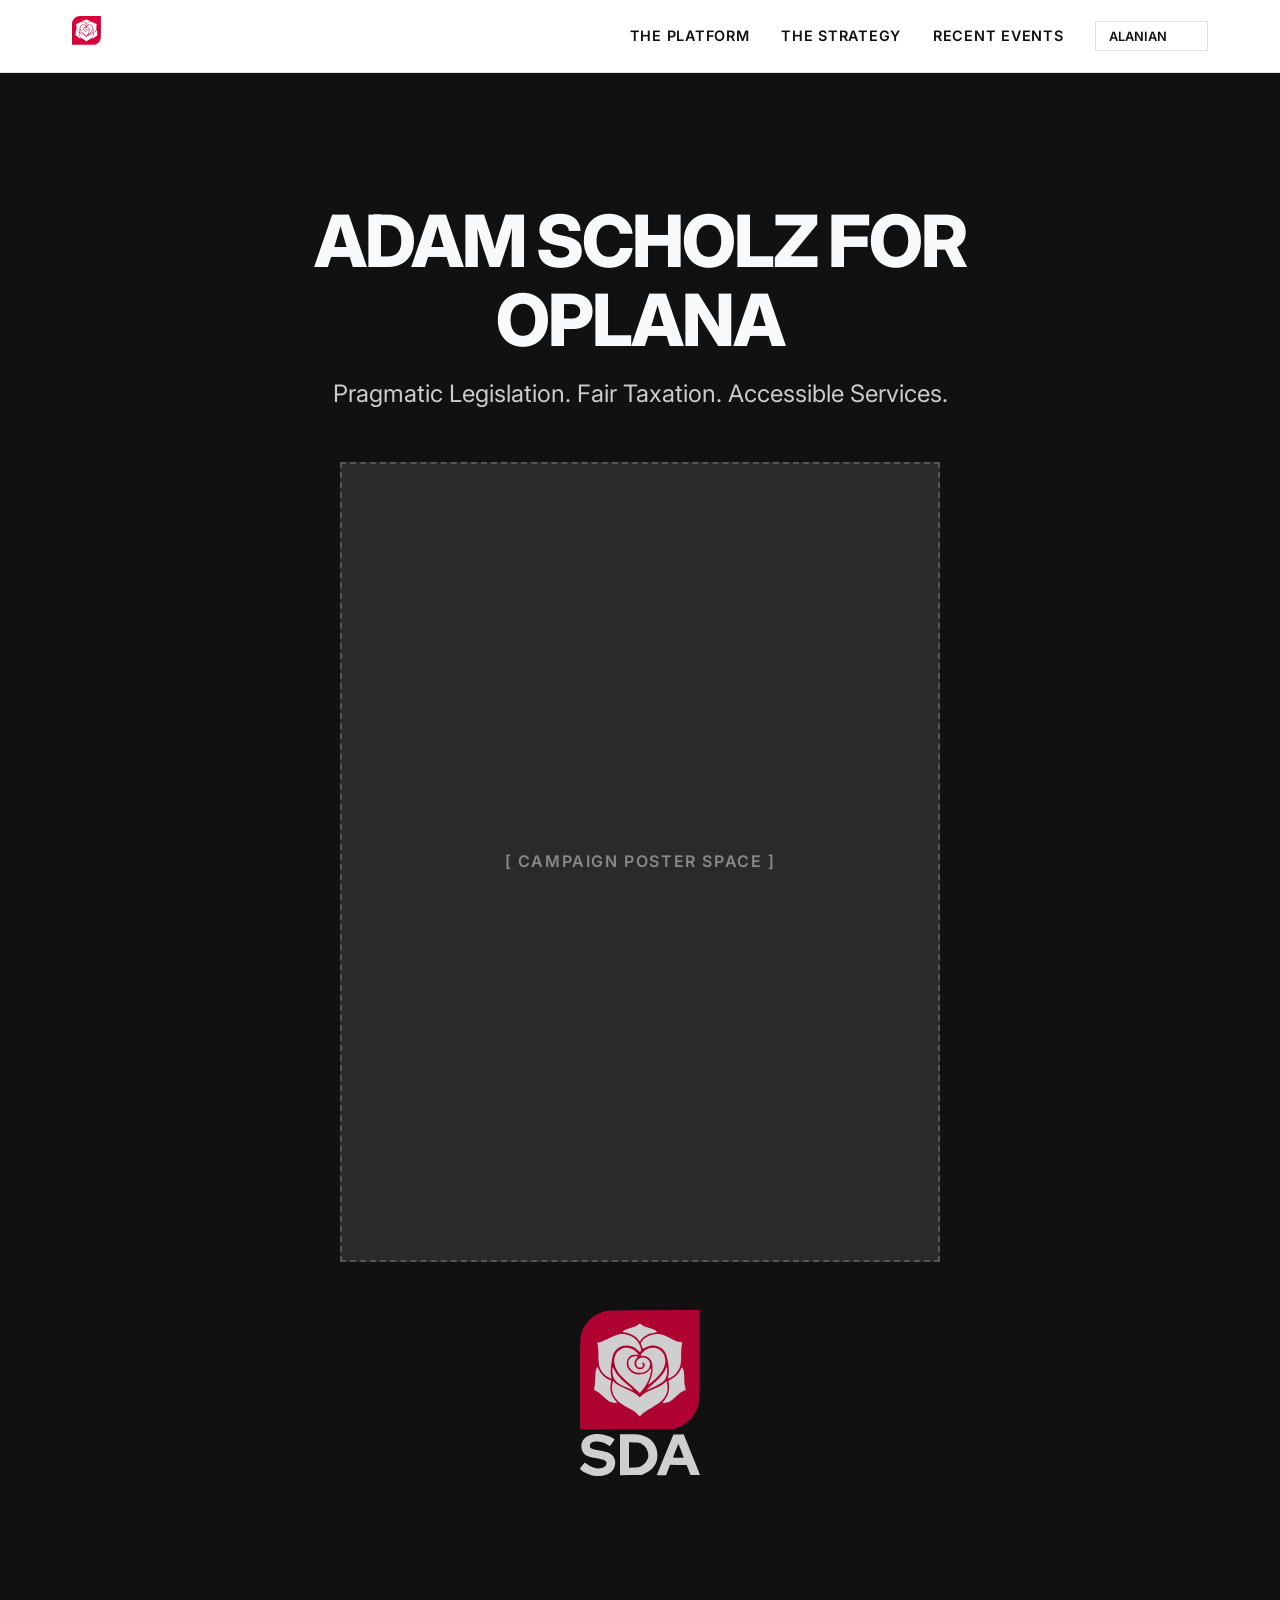
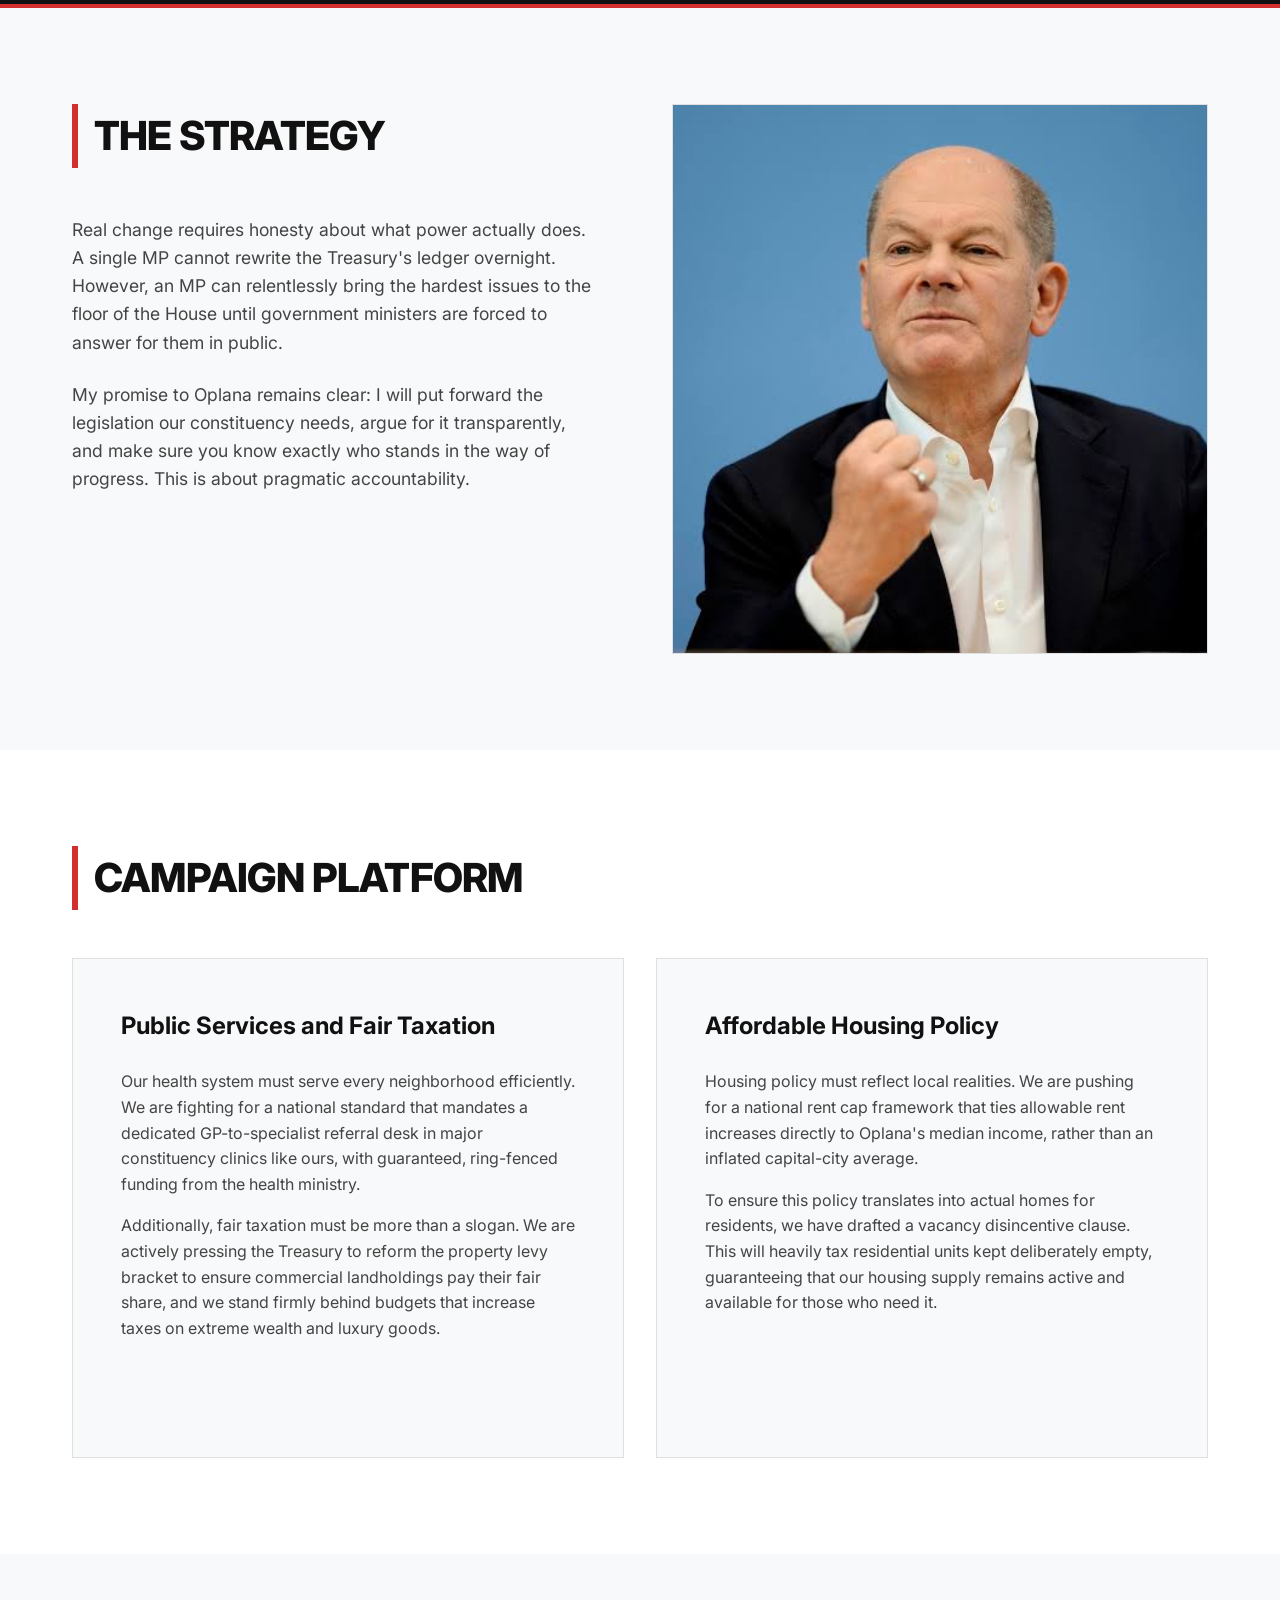
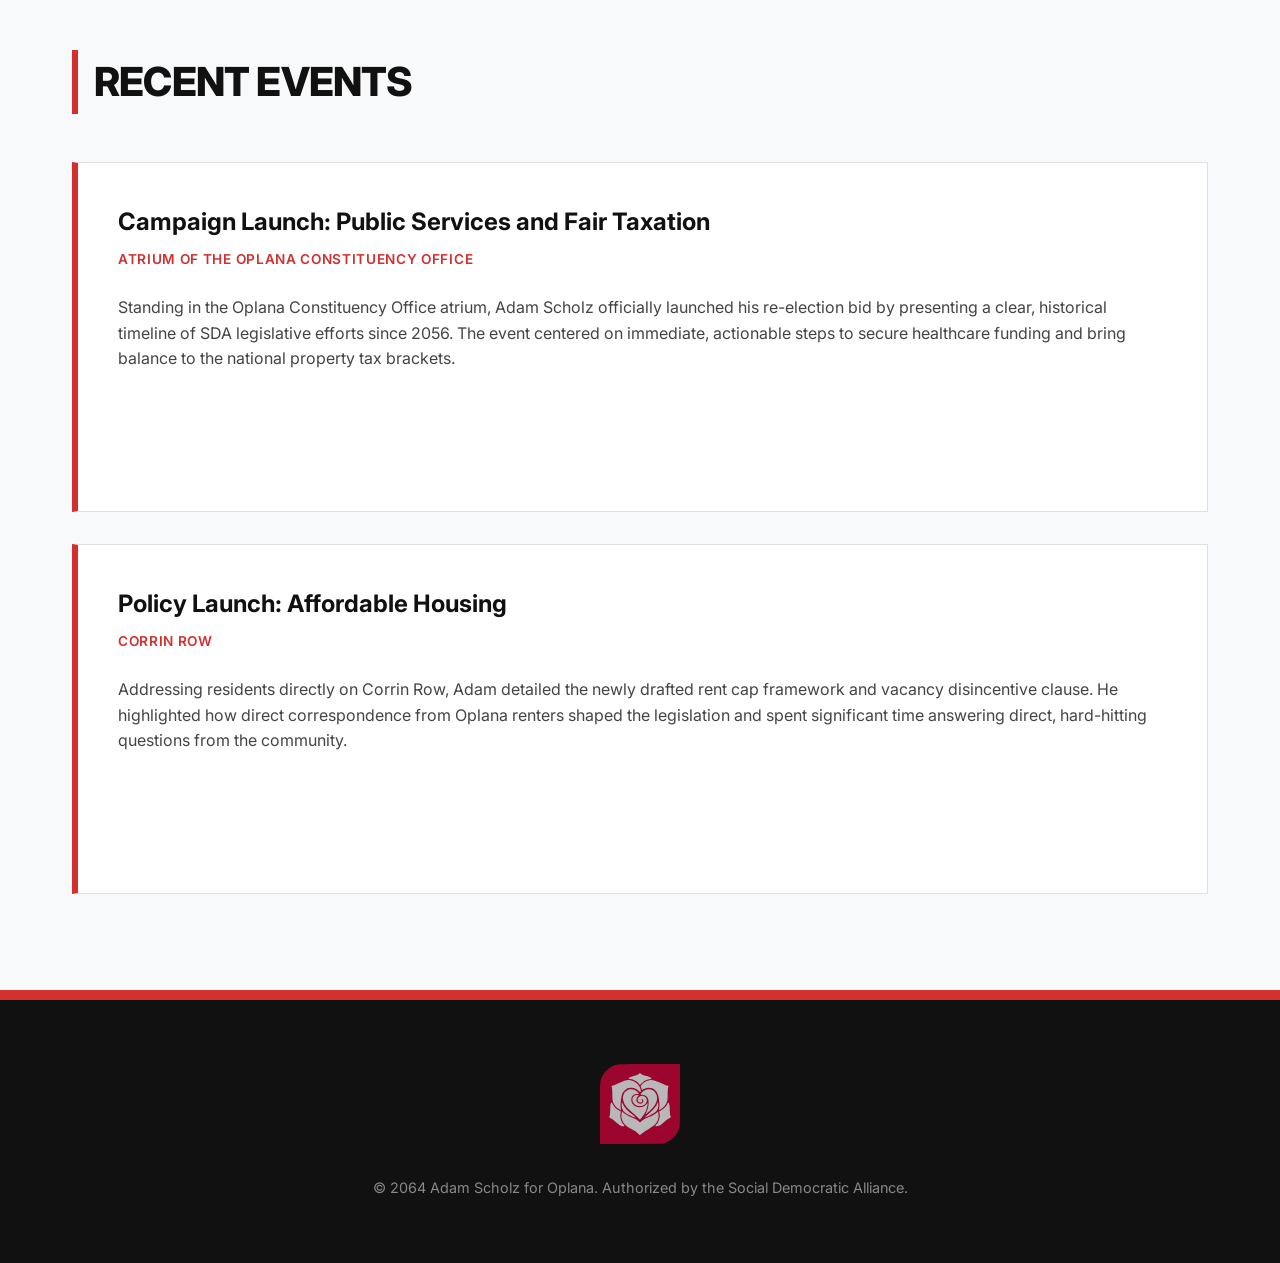
==== index.html @ 55516ccb "Initial commit" ====
<!DOCTYPE html>
<html lang="en">
<head>
    <meta charset="UTF-8">
    <meta name="viewport" content="width=device-width, initial-scale=1.0">
    <title>Adam Scholz for Oplana | Social Democratic Alliance</title>
    <meta name="description" content="Campaign website for Adam Scholz, Social Democratic Alliance candidate for the 2064 Constituency election in Oplana.">
    <link rel="preconnect" href="https://fonts.googleapis.com">
    <link rel="preconnect" href="https://fonts.gstatic.com" crossorigin>
    <link href="https://fonts.googleapis.com/css2?family=Inter:wght@400;600;700;800&display=swap" rel="stylesheet">
    <link rel="stylesheet" href="styles.css">
</head>
<body>
    <nav class="navbar">
        <div class="nav-content">
            <img src="assets/SDAlogo.svg" alt="SDA Logo" class="nav-logo">
            <ul class="nav-links">
                <li><a href="#platform">The Platform</a></li>
                <li><a href="#strategy">The Strategy</a></li>
                <li><a href="#events">Recent Events</a></li>
                <li>
                    <select class="lang-select" aria-label="Select Language">
                        <option value="alanian">Alanian</option>
                        <option value="alcamerian">Alcamerian</option>
                        <option value="gallic">Gallic</option>
                    </select>
                </li>
            </ul>
        </div>
    </nav>

    <header class="hero section-animate">
        <div class="hero-content">
            <h1 class="hero-title">Adam Scholz for Oplana</h1>
            <p class="hero-subtitle">Pragmatic Legislation. Fair Taxation. Accessible Services.</p>
            <div class="poster-placeholder" aria-label="Campaign Poster Placeholder">
                <span>[ Campaign Poster Space ]</span>
            </div>
            <img src="assets/SDAlogo.svg" alt="Social Democratic Alliance Logo" class="hero-sda-logo">
        </div>
    </header>

    <main>
        <section id="strategy" class="strategy section-animate">
            <div class="section-container">
                <div class="strategy-text">
                    <h2>The Strategy</h2>
                    <p>
                        Real change requires honesty about what power actually does. A single MP cannot rewrite the Treasury's ledger overnight. However, an MP can relentlessly bring the hardest issues to the floor of the House until government ministers are forced to answer for them in public.
                    </p>
                    <p>
                        My promise to Oplana remains clear: I will put forward the legislation our constituency needs, argue for it transparently, and make sure you know exactly who stands in the way of progress. This is about pragmatic accountability.
                    </p>
                </div>
                <img src="assets/scholz.jpeg" alt="Adam Scholz at Press Conference" class="strategy-image">
            </div>
        </section>

        <section id="platform" class="platform section-animate">
            <div class="section-container">
                <h2>Campaign Platform</h2>
                
                <div class="platform-grid">
                    <article class="platform-card">
                        <h3>Public Services and Fair Taxation</h3>
                        <p>
                            Our health system must serve every neighborhood efficiently. We are fighting for a national standard that mandates a dedicated GP-to-specialist referral desk in major constituency clinics like ours, with guaranteed, ring-fenced funding from the health ministry.
                        </p>
                        <p>
                            Additionally, fair taxation must be more than a slogan. We are actively pressing the Treasury to reform the property levy bracket to ensure commercial landholdings pay their fair share, and we stand firmly behind budgets that increase taxes on extreme wealth and luxury goods.
                        </p>
                    </article>

                    <article class="platform-card">
                        <h3>Affordable Housing Policy</h3>
                        <p>
                            Housing policy must reflect local realities. We are pushing for a national rent cap framework that ties allowable rent increases directly to Oplana's median income, rather than an inflated capital-city average.
                        </p>
                        <p>
                            To ensure this policy translates into actual homes for residents, we have drafted a vacancy disincentive clause. This will heavily tax residential units kept deliberately empty, guaranteeing that our housing supply remains active and available for those who need it.
                        </p>
                    </article>
                </div>
            </div>
        </section>

        <section id="events" class="events section-animate">
            <div class="section-container">
                <h2>Recent Events</h2>
                <div class="events-list">
                    <a href="event-public-services.html" class="event-item">
                        <h3>Campaign Launch: Public Services and Fair Taxation</h3>
                        <p class="event-location">Atrium of the Oplana Constituency Office</p>
                        <p>Standing in the Oplana Constituency Office atrium, Adam Scholz officially launched his re-election bid by presenting a clear, historical timeline of SDA legislative efforts since 2056. The event centered on immediate, actionable steps to secure healthcare funding and bring balance to the national property tax brackets.</p>
                    </a>
                    <a href="event-affordable-housing.html" class="event-item">
                        <h3>Policy Launch: Affordable Housing</h3>
                        <p class="event-location">Corrin Row</p>
                        <p>Addressing residents directly on Corrin Row, Adam detailed the newly drafted rent cap framework and vacancy disincentive clause. He highlighted how direct correspondence from Oplana renters shaped the legislation and spent significant time answering direct, hard-hitting questions from the community.</p>
                    </a>
                </div>
            </div>
        </section>
    </main>

    <footer class="footer">
        <div class="footer-content">
            <img src="assets/SDAsmall.svg" alt="SDA Small Logo" class="footer-logo">
            <p>&copy; 2064 Adam Scholz for Oplana. Authorized by the Social Democratic Alliance.</p>
        </div>
    </footer>

    <script src="script.js"></script>
</body>
</html>
---- styles.css ----
:root {
    --primary-color: #D32F2F; /* Rose Red */
    --bg-color: #F8F9FA;
    --text-color: #111111;
    --text-light: #444444;
    --border-color: #E0E0E0;
    --font-family: 'Inter', sans-serif;
}

* {
    margin: 0;
    padding: 0;
    box-sizing: border-box;
}

body {
    font-family: var(--font-family);
    background-color: var(--bg-color);
    color: var(--text-color);
    line-height: 1.6;
    -webkit-font-smoothing: antialiased;
}

/* Navigation */
.navbar {
    background-color: #FFFFFF;
    border-bottom: 1px solid var(--border-color);
    position: sticky;
    top: 0;
    z-index: 100;
}

.nav-content {
    max-width: 1200px;
    margin: 0 auto;
    padding: 1rem 2rem;
    display: flex;
    justify-content: space-between;
    align-items: center;
}

.nav-logo {
    height: 40px;
    width: auto;
}

.nav-links {
    list-style: none;
    display: flex;
    gap: 2rem;
    align-items: center;
}

.nav-links a {
    text-decoration: none;
    color: var(--text-color);
    font-weight: 600;
    font-size: 0.9rem;
    text-transform: uppercase;
    letter-spacing: 0.05em;
    transition: color 0.2s ease;
}

.nav-links a:hover {
    color: var(--primary-color);
}

.lang-select {
    appearance: none;
    background-color: transparent;
    border: 1px solid var(--border-color);
    padding: 0.4rem 0.8rem;
    font-family: var(--font-family);
    font-size: 0.8rem;
    font-weight: 600;
    text-transform: uppercase;
    color: var(--text-color);
    cursor: pointer;
    border-radius: 0;
    outline: none;
    transition: border-color 0.2s ease;
}

.lang-select:focus, .lang-select:hover {
    border-color: var(--primary-color);
}

/* Base Layout for Sections */
.section-container {
    max-width: 1200px;
    margin: 0 auto;
    padding: 6rem 2rem;
}

h2 {
    font-size: 2.5rem;
    font-weight: 800;
    margin-bottom: 3rem;
    color: var(--text-color);
    text-transform: uppercase;
    letter-spacing: -0.02em;
    border-left: 6px solid var(--primary-color);
    padding-left: 1rem;
}

/* Hero Section */
.hero {
    background-color: var(--text-color);
    color: var(--bg-color);
    text-align: center;
    padding: 8rem 2rem;
    border-bottom: 4px solid var(--primary-color);
}

.hero-content {
    max-width: 800px;
    margin: 0 auto;
    display: flex;
    flex-direction: column;
    align-items: center;
}

.hero-title {
    font-size: 4.5rem;
    font-weight: 800;
    line-height: 1.1;
    margin-bottom: 1rem;
    letter-spacing: -0.03em;
    text-transform: uppercase;
}

.hero-subtitle {
    font-size: 1.5rem;
    color: #CCCCCC;
    margin-bottom: 3rem;
    font-weight: 400;
}

.poster-placeholder {
    width: 100%;
    max-width: 600px;
    height: 800px;
    background-color: #2A2A2A;
    border: 2px dashed #555555;
    display: flex;
    justify-content: center;
    align-items: center;
    margin-bottom: 3rem;
    color: #888888;
    font-weight: 600;
    text-transform: uppercase;
    letter-spacing: 0.1em;
}

.hero-sda-logo {
    width: 120px;
    opacity: 0.8;
}

/* Strategy Section */
.strategy .section-container {
    display: grid;
    grid-template-columns: 1fr 1fr;
    gap: 4rem;
    align-items: start;
}

.strategy-text {
    height: 550px;
    padding-right: 1rem;
}

.strategy-text p {
    font-size: 1.1rem;
    color: var(--text-light);
    margin-bottom: 1.5rem;
}

.strategy-image {
    width: 100%;
    height: 550px;
    object-fit: cover;
    border: 1px solid var(--border-color);
}

/* Platform Section */
.platform {
    background-color: #FFFFFF;
}

.platform-grid {
    display: grid;
    grid-template-columns: repeat(auto-fit, minmax(350px, 1fr));
    gap: 2rem;
    grid-auto-rows: 500px; /* Lock height and accommodate longer languages */
}

.platform-card {
    border: 1px solid var(--border-color);
    padding: 3rem;
    background-color: var(--bg-color);
    /* Sharp corners */
    border-radius: 0;
    transition: transform 0.2s ease, box-shadow 0.2s ease;
    height: 100%;
}

.platform-card:hover {
    transform: translateY(-5px);
    box-shadow: 0 10px 30px rgba(0,0,0,0.05);
    border-color: var(--primary-color);
}

.platform-card h3 {
    font-size: 1.5rem;
    font-weight: 700;
    margin-bottom: 1.5rem;
    color: var(--text-color);
}

.platform-card p {
    color: var(--text-light);
    margin-bottom: 1rem;
}

/* Events Section */
.events-list {
    display: flex;
    flex-direction: column;
    gap: 2rem;
}

.event-item {
    display: block;
    text-decoration: none;
    color: inherit;
    background-color: #FFFFFF;
    border: 1px solid var(--border-color);
    padding: 2.5rem;
    border-left: 6px solid var(--primary-color);
    transition: transform 0.2s ease, box-shadow 0.2s ease, border-left-width 0.2s ease;
    cursor: pointer;
    height: 350px; /* Lock height to fit all languages */
}

.event-item:hover {
    transform: translateX(5px);
    box-shadow: 0 5px 15px rgba(0,0,0,0.05);
    border-left-width: 10px;
}

.event-item h3 {
    font-size: 1.5rem;
    font-weight: 700;
    margin-bottom: 0.5rem;
}

.event-location {
    font-weight: 600;
    color: var(--primary-color);
    text-transform: uppercase;
    font-size: 0.85rem;
    letter-spacing: 0.05em;
    margin-bottom: 1.5rem;
}

.event-item p:last-child {
    color: var(--text-light);
}

/* Footer */
.footer {
    background-color: var(--text-color);
    color: #FFFFFF;
    padding: 4rem 2rem;
    text-align: center;
    border-top: 10px solid var(--primary-color);
}

.footer-logo {
    width: 80px;
    margin-bottom: 1.5rem;
    opacity: 0.7;
}

.footer p {
    color: #888888;
    font-size: 0.9rem;
}

/* Animations */
.section-animate {
    opacity: 0;
    transform: translateY(20px);
    transition: opacity 0.8s ease-out, transform 0.8s ease-out;
}

.section-animate.visible {
    opacity: 1;
    transform: translateY(0);
}

/* Responsive */
@media (max-width: 768px) {
    .strategy .section-container {
        grid-template-columns: 1fr;
    }
    
    .hero-title {
        font-size: 3rem;
    }
    
    h2 {
        font-size: 2rem;
    }
    
    .nav-links {
        display: none; /* Simplification for minimalist desktop-first setup */
    }
}
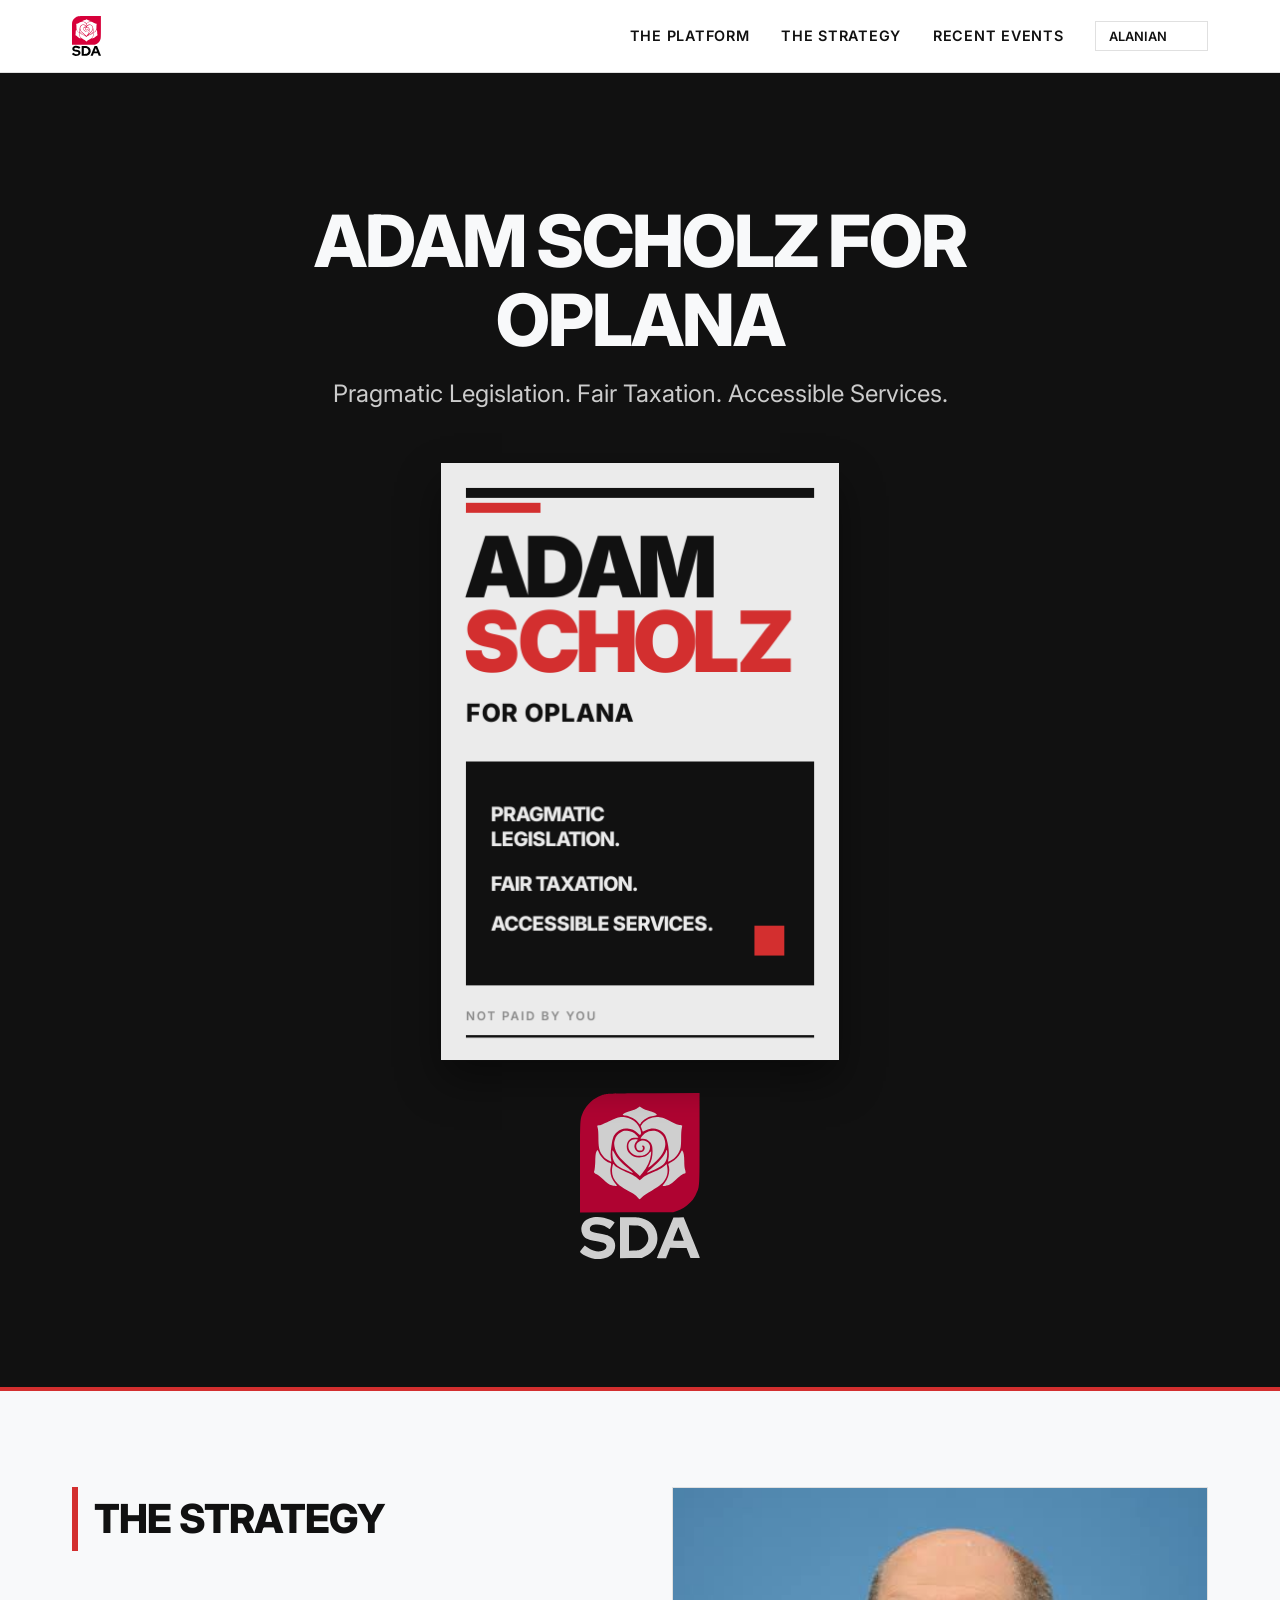
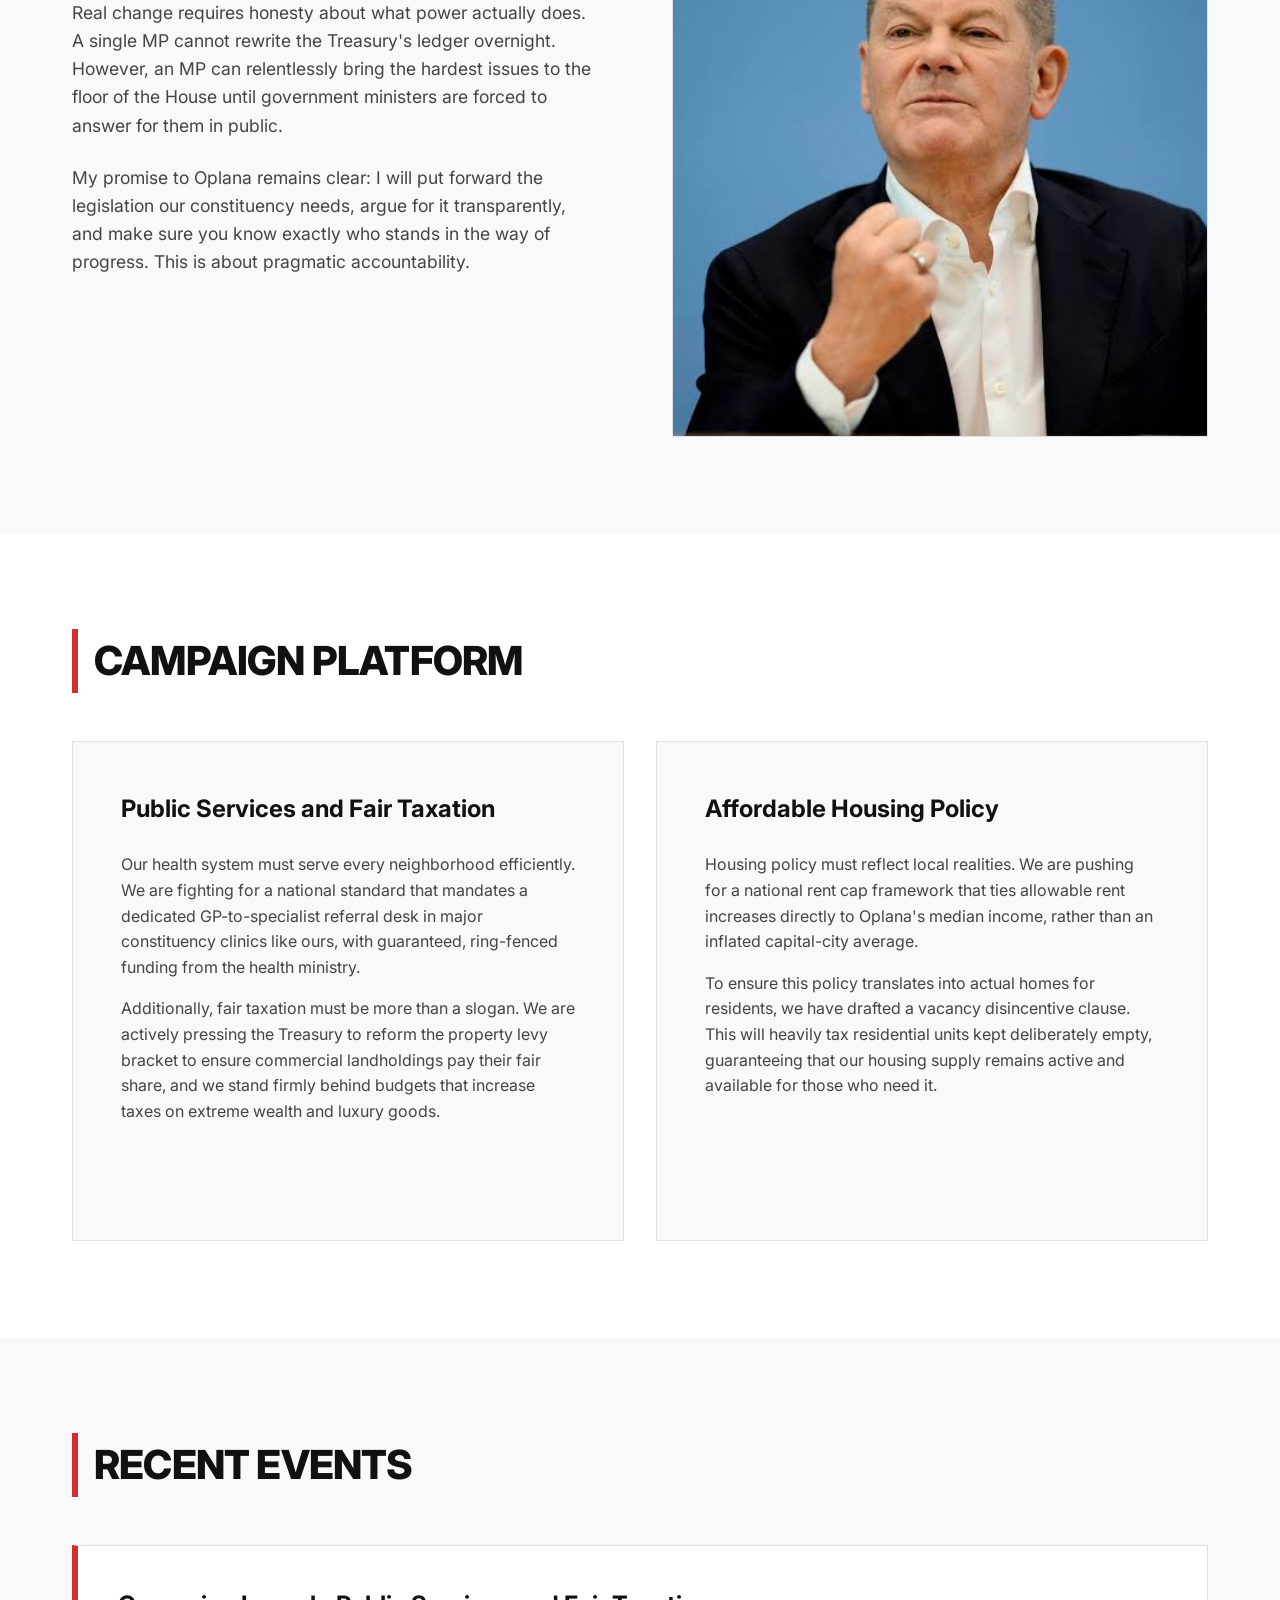
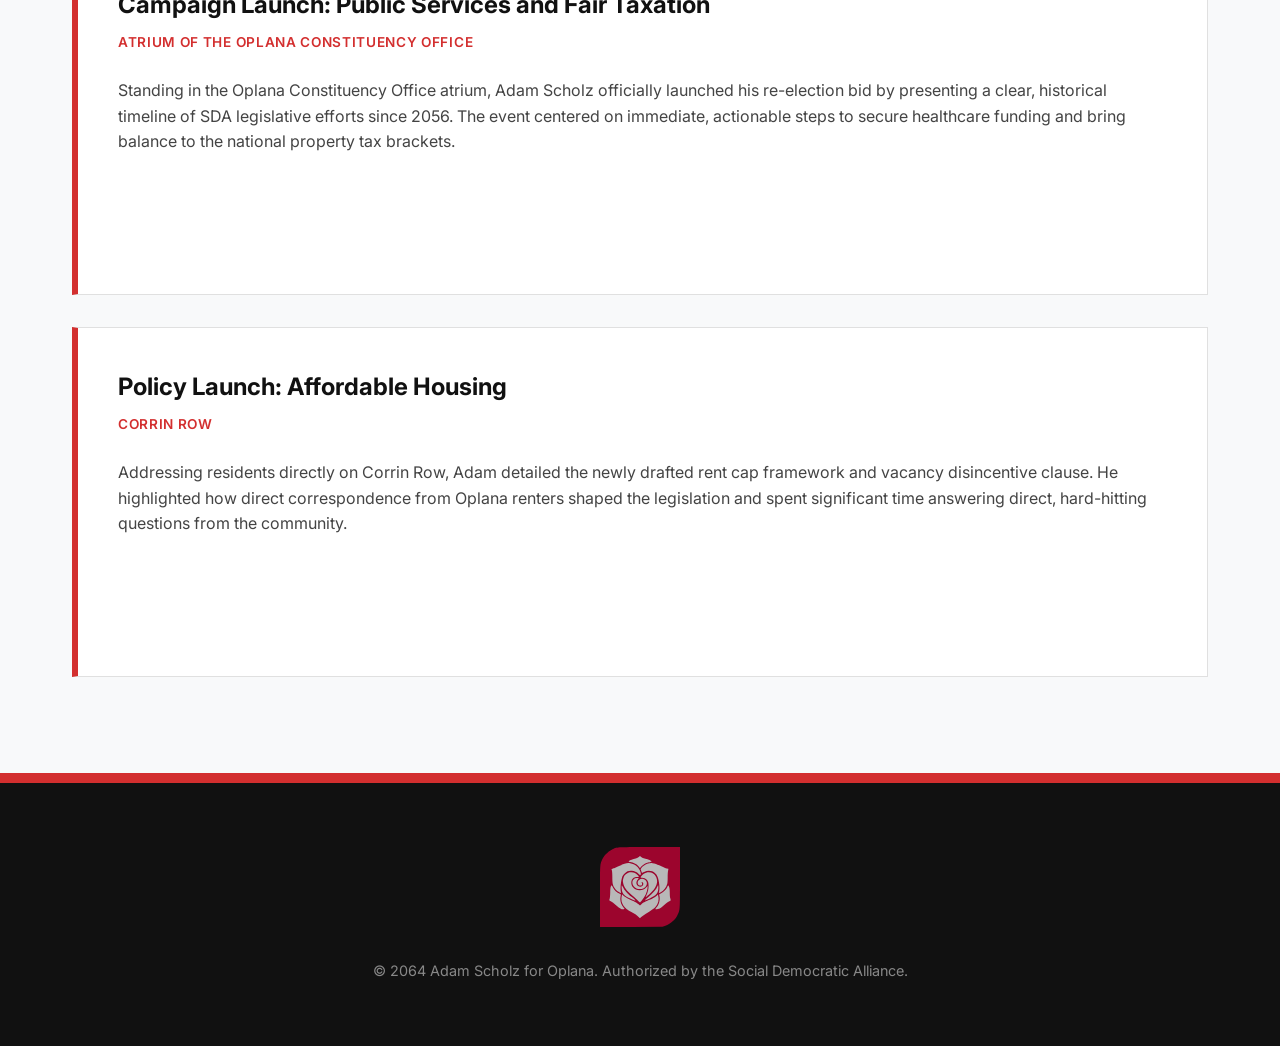
==== commit 08309e8d: "ooughhh" ====
--- a/index.html
+++ b/index.html
@@ -33,10 +33,8 @@
         <div class="hero-content">
             <h1 class="hero-title">Adam Scholz for Oplana</h1>
             <p class="hero-subtitle">Pragmatic Legislation. Fair Taxation. Accessible Services.</p>
-            <div class="poster-placeholder" aria-label="Campaign Poster Placeholder">
-                <span>[ Campaign Poster Space ]</span>
-            </div>
-            <img src="assets/SDAlogo.svg" alt="Social Democratic Alliance Logo" class="hero-sda-logo">
+            <img src="assets/poster.png" alt="Adam Scholz Campaign Poster" class="hero-poster">
+            <img src="assets/SDAlogo-white.svg" alt="Social Democratic Alliance Logo" class="hero-sda-logo">
         </div>
     </header>
 
--- a/styles.css
+++ b/styles.css
@@ -136,20 +136,16 @@
     font-weight: 400;
 }
 
-.poster-placeholder {
+.hero-poster {
     width: 100%;
-    max-width: 600px;
-    height: 800px;
-    background-color: #2A2A2A;
-    border: 2px dashed #555555;
-    display: flex;
-    justify-content: center;
-    align-items: center;
-    margin-bottom: 3rem;
-    color: #888888;
-    font-weight: 600;
-    text-transform: uppercase;
-    letter-spacing: 0.1em;
+    max-width: 400px;
+    height: auto;
+    margin: 0 auto 2rem;
+    display: block;
+    box-shadow: 0 20px 40px rgba(0,0,0,0.4);
+    border: 1px solid rgba(0,0,0,0.2);
+    position: relative;
+    z-index: 2;
 }
 
 .hero-sda-logo {
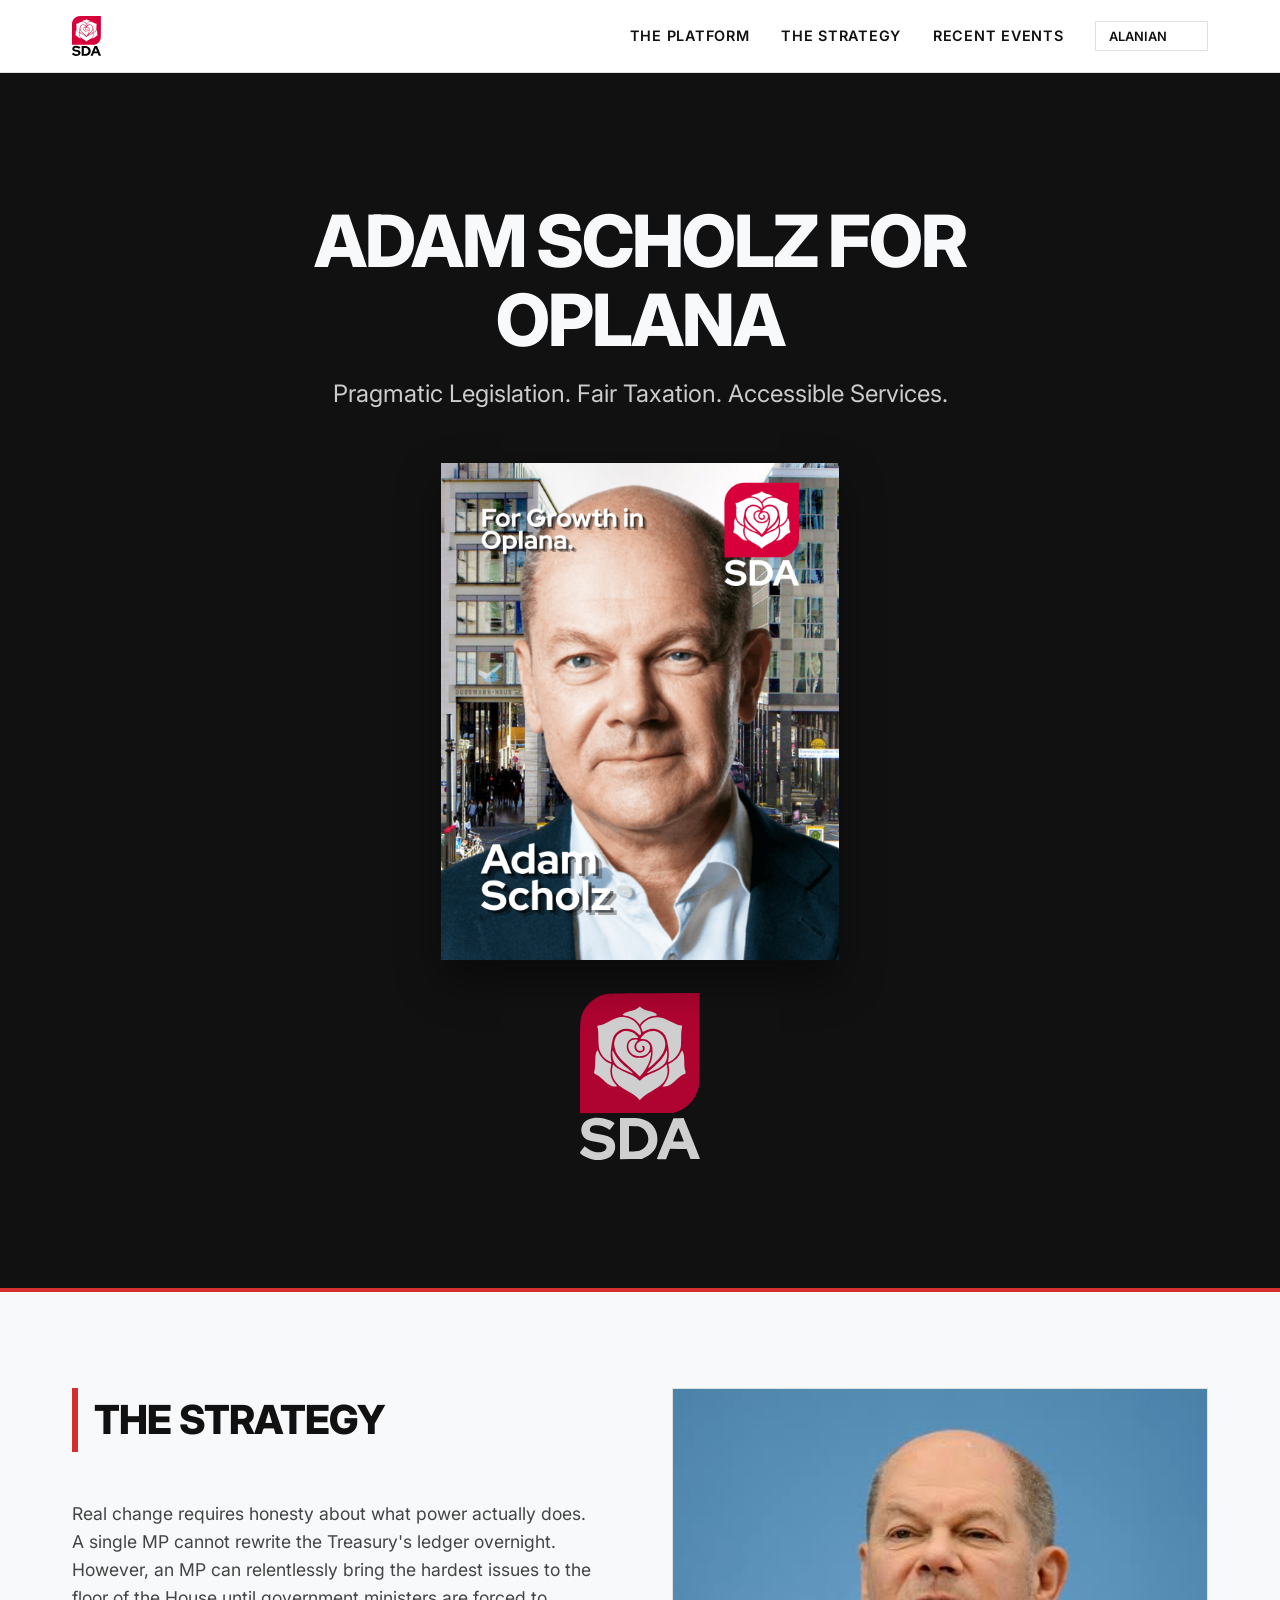
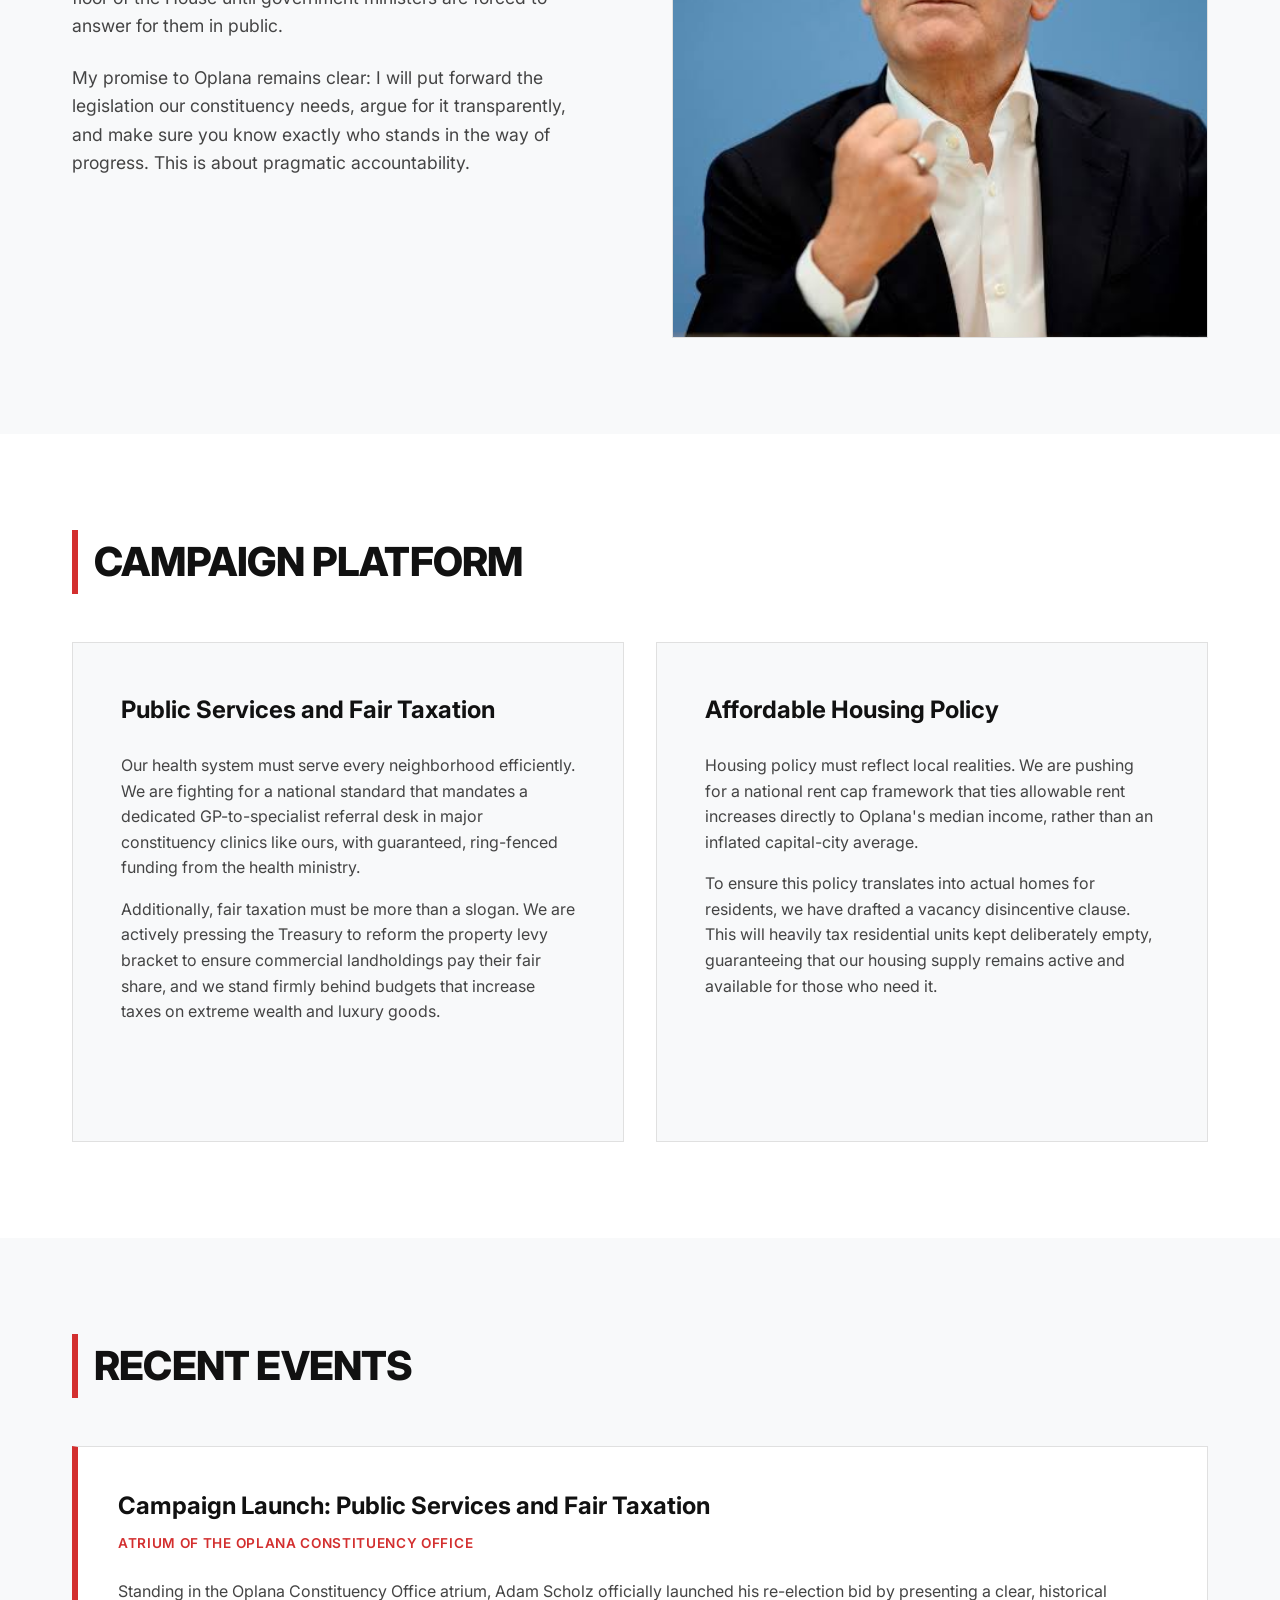
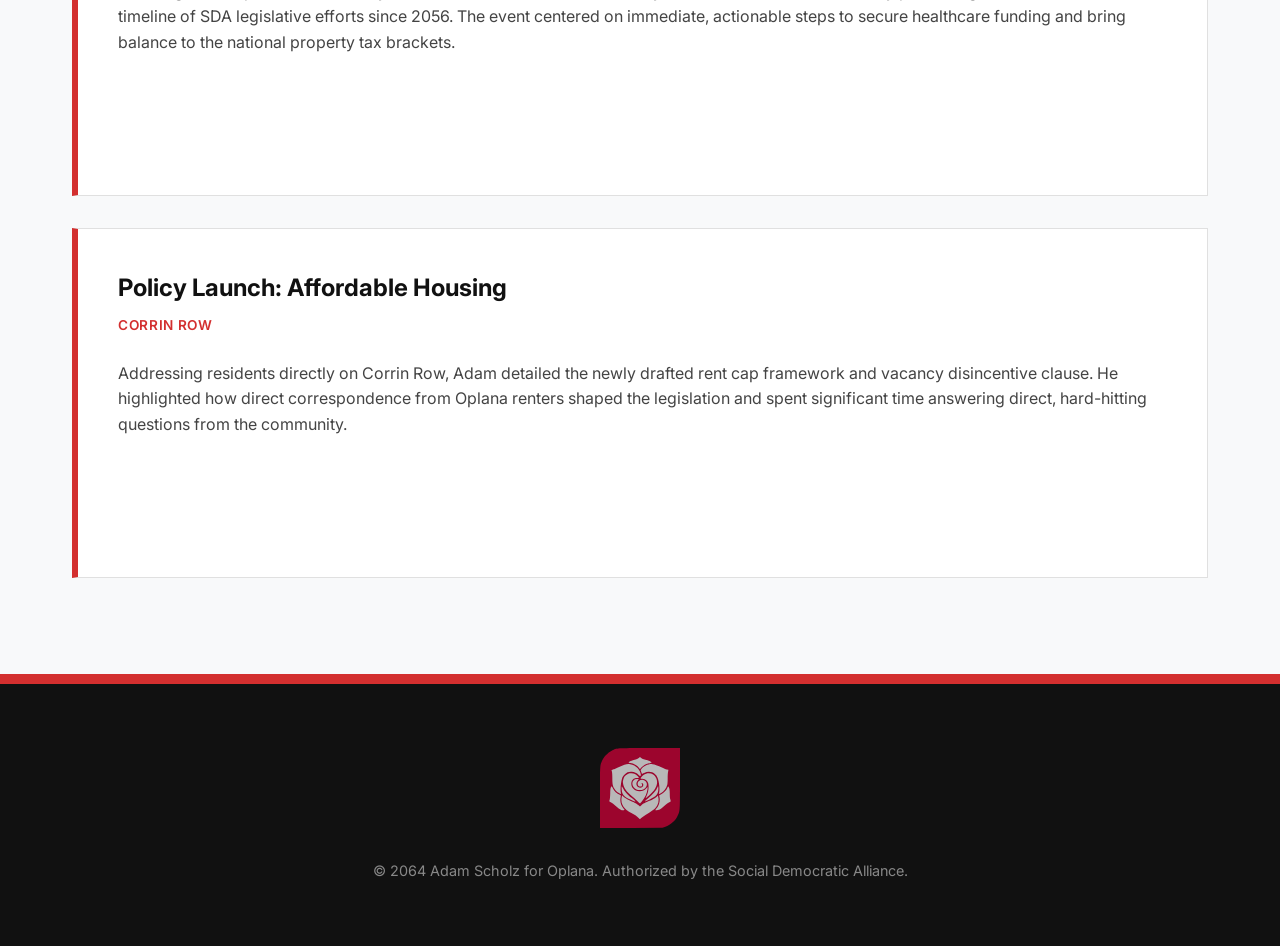
==== commit 8418163c: "ooughhh" ====
--- a/index.html
+++ b/index.html
@@ -33,7 +33,7 @@
         <div class="hero-content">
             <h1 class="hero-title">Adam Scholz for Oplana</h1>
             <p class="hero-subtitle">Pragmatic Legislation. Fair Taxation. Accessible Services.</p>
-            <img src="assets/poster.png" alt="Adam Scholz Campaign Poster" class="hero-poster">
+            <img src="assets/finalposter.png" alt="Adam Scholz Campaign Poster" class="hero-poster">
             <img src="assets/SDAlogo-white.svg" alt="Social Democratic Alliance Logo" class="hero-sda-logo">
         </div>
     </header>
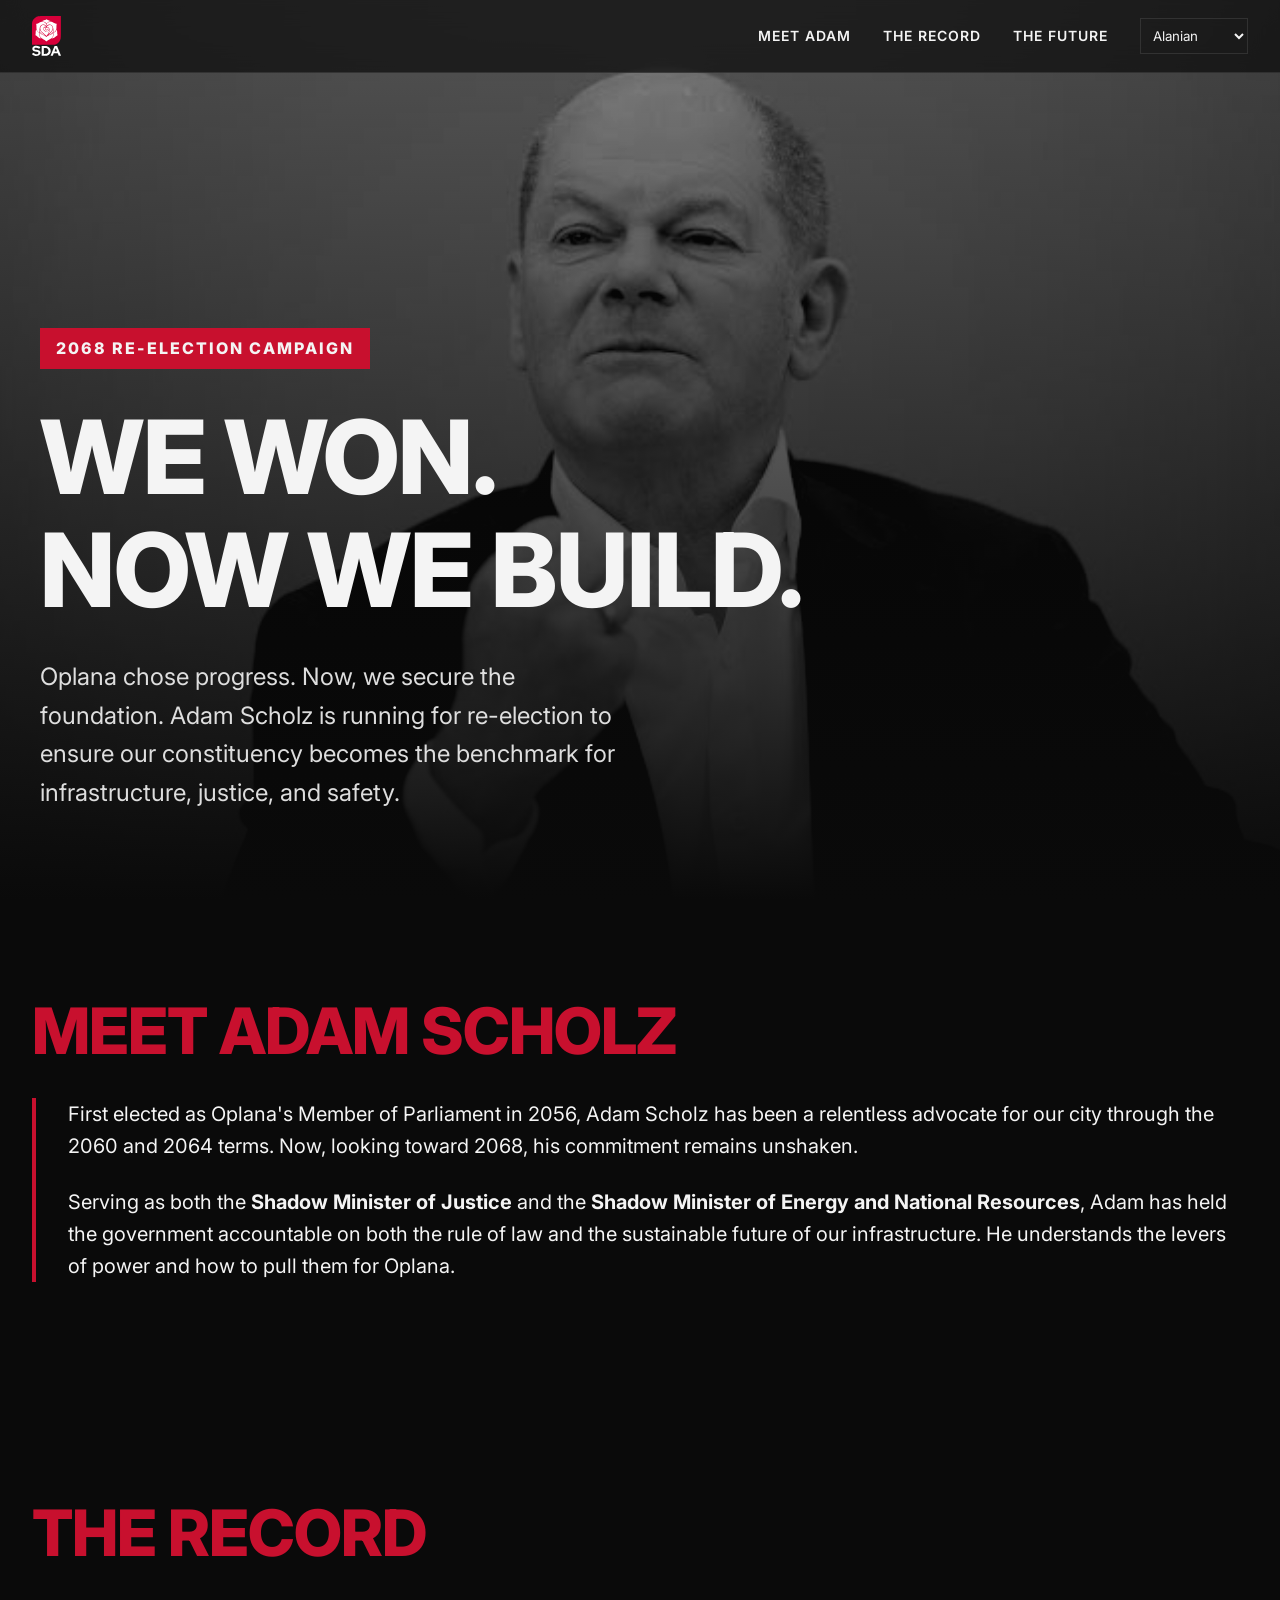
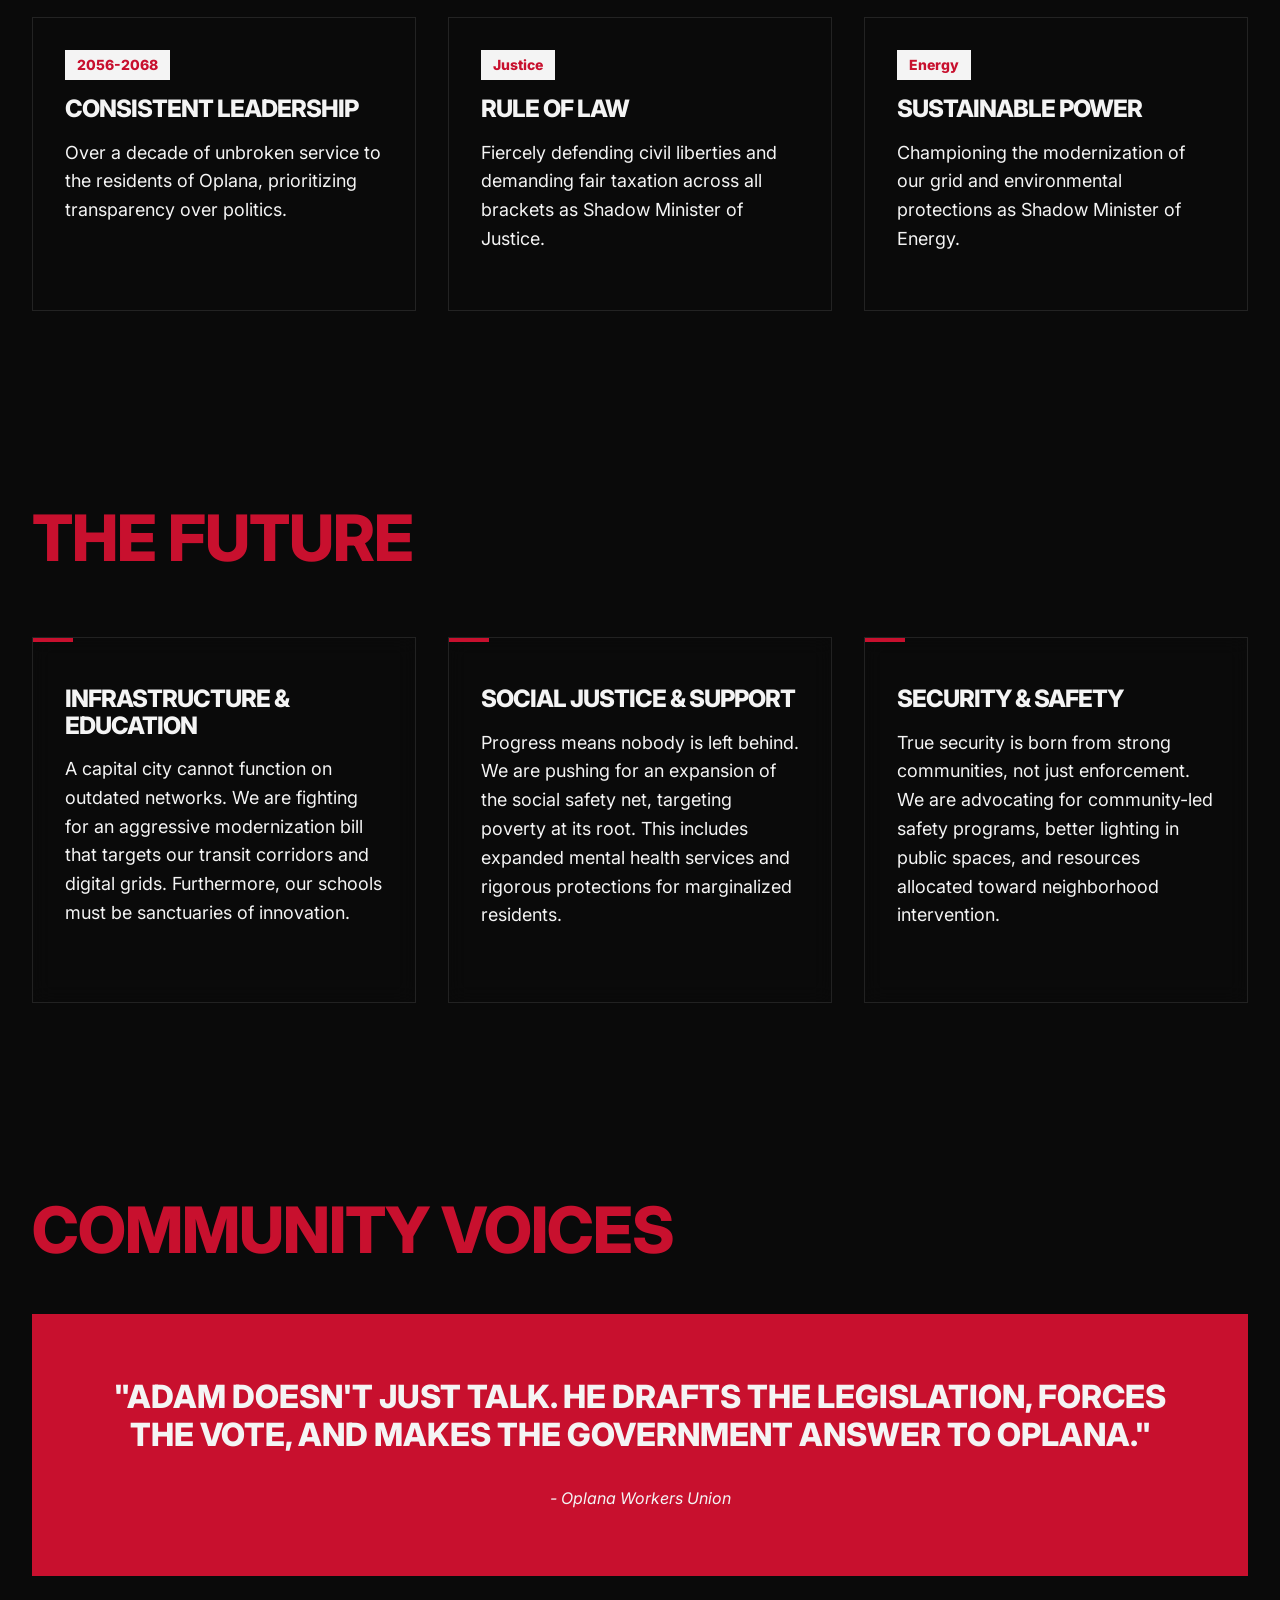
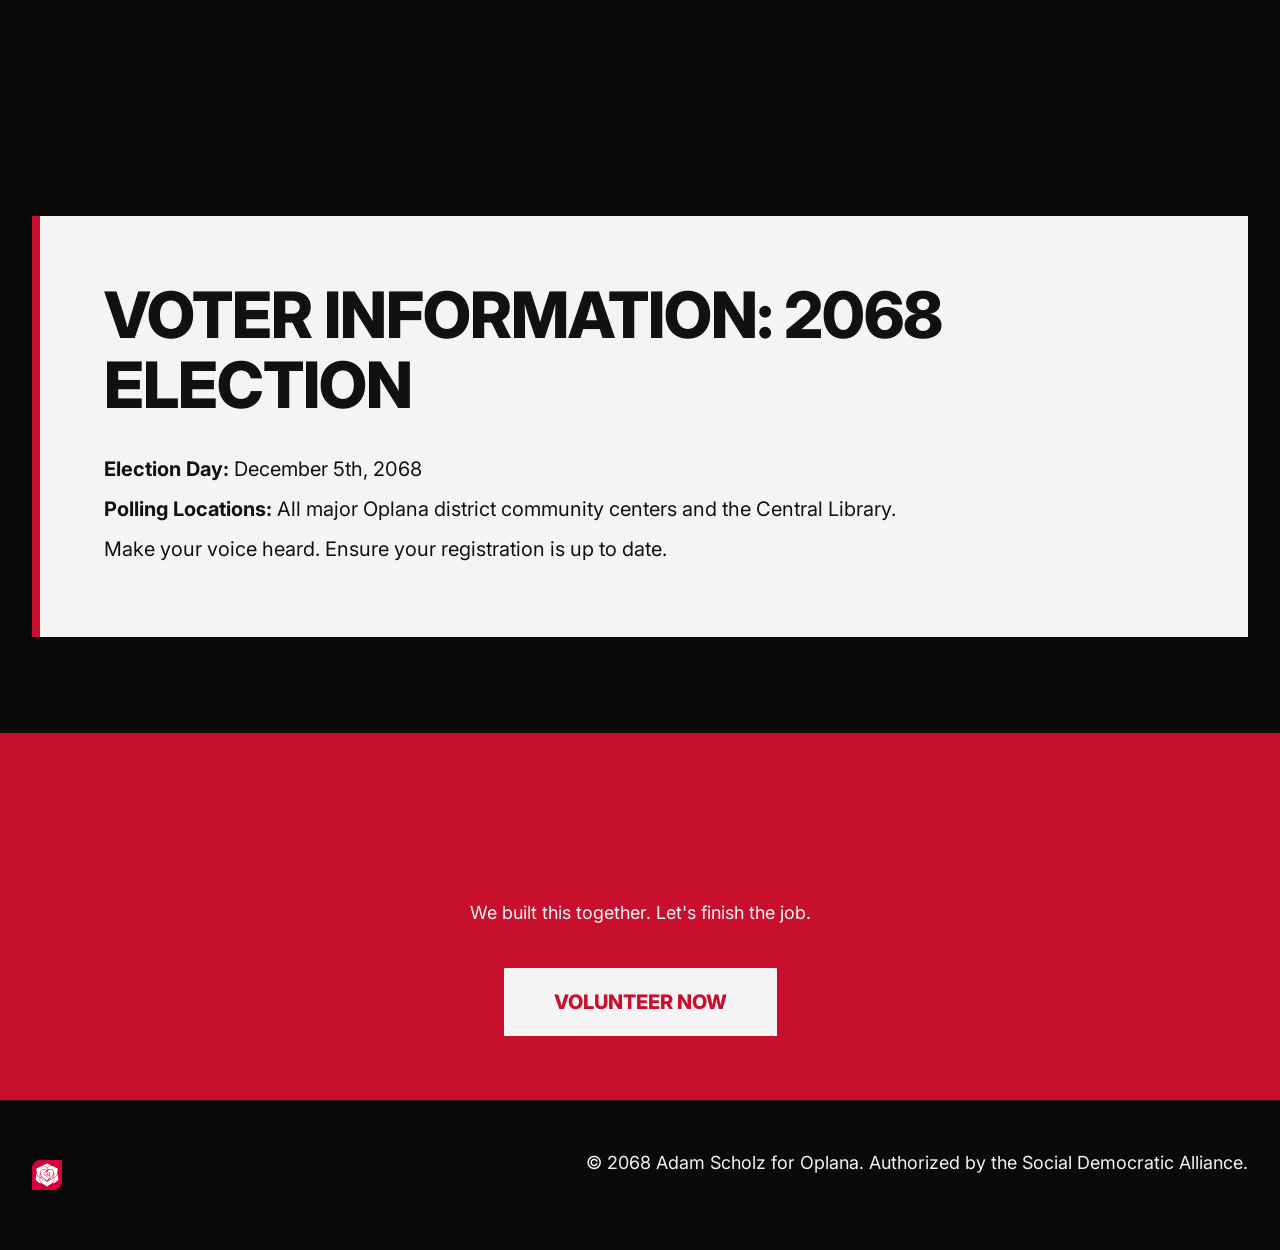
==== commit 41a95a33: "oouhghhh" ====
--- a/index.html
+++ b/index.html
@@ -3,109 +3,142 @@
 <head>
     <meta charset="UTF-8">
     <meta name="viewport" content="width=device-width, initial-scale=1.0">
-    <title>Adam Scholz for Oplana | Social Democratic Alliance</title>
-    <meta name="description" content="Campaign website for Adam Scholz, Social Democratic Alliance candidate for the 2064 Constituency election in Oplana.">
+    <title>Adam Scholz for Oplana | Re-Election</title>
+    <meta name="description" content="Re-election campaign website for Adam Scholz, Social Democratic Alliance candidate for Oplana.">
     <link rel="preconnect" href="https://fonts.googleapis.com">
     <link rel="preconnect" href="https://fonts.gstatic.com" crossorigin>
-    <link href="https://fonts.googleapis.com/css2?family=Inter:wght@400;600;700;800&display=swap" rel="stylesheet">
+    <link href="https://fonts.googleapis.com/css2?family=Inter:wght@400;600;800&display=swap" rel="stylesheet">
     <link rel="stylesheet" href="styles.css">
 </head>
 <body>
     <nav class="navbar">
-        <div class="nav-content">
-            <img src="assets/SDAlogo.svg" alt="SDA Logo" class="nav-logo">
-            <ul class="nav-links">
-                <li><a href="#platform">The Platform</a></li>
-                <li><a href="#strategy">The Strategy</a></li>
-                <li><a href="#events">Recent Events</a></li>
-                <li>
-                    <select class="lang-select" aria-label="Select Language">
-                        <option value="alanian">Alanian</option>
-                        <option value="alcamerian">Alcamerian</option>
-                        <option value="gallic">Gallic</option>
-                    </select>
-                </li>
-            </ul>
+        <div class="nav-brand">
+            <img src="assets/SDAlogo-white.svg" alt="SDA Logo" class="nav-logo" onerror="this.src='assets/SDAlogo.svg'">
         </div>
+        <ul class="nav-links">
+            <li><a href="#about">Meet Adam</a></li>
+            <li><a href="#record">The Record</a></li>
+            <li><a href="#platform">The Future</a></li>
+            <li>
+                <select class="lang-select" aria-label="Select Language" onchange="location = this.value;">
+                    <option value="index.html" selected>Alanian</option>
+                    <option value="index-es.html">Alcamerian</option>
+                    <option value="index-fr.html">Gallic</option>
+                </select>
+            </li>
+        </ul>
     </nav>
 
-    <header class="hero section-animate">
-        <div class="hero-content">
-            <h1 class="hero-title">Adam Scholz for Oplana</h1>
-            <p class="hero-subtitle">Pragmatic Legislation. Fair Taxation. Accessible Services.</p>
-            <img src="assets/finalposter.png" alt="Adam Scholz Campaign Poster" class="hero-poster">
-            <img src="assets/SDAlogo-white.svg" alt="Social Democratic Alliance Logo" class="hero-sda-logo">
+    <header class="hero">
+        <img src="assets/scholz.jpeg" alt="Adam Scholz Background" class="hero-bg">
+        <div class="hero-overlay"></div>
+        <div class="hero-content fade-in-up">
+            <div class="hero-badge">2068 Re-Election Campaign</div>
+            <h1 class="hero-title">We Won.<br>Now We Build.</h1>
+            <p style="max-width: 600px; font-size: 1.5rem; opacity: 0.9;">
+                Oplana chose progress. Now, we secure the foundation. Adam Scholz is running for re-election to ensure our constituency becomes the benchmark for infrastructure, justice, and safety.
+            </p>
         </div>
     </header>
 
     <main>
-        <section id="strategy" class="strategy section-animate">
-            <div class="section-container">
-                <div class="strategy-text">
-                    <h2>The Strategy</h2>
-                    <p>
-                        Real change requires honesty about what power actually does. A single MP cannot rewrite the Treasury's ledger overnight. However, an MP can relentlessly bring the hardest issues to the floor of the House until government ministers are forced to answer for them in public.
+        <section id="about" class="section-container">
+            <div class="fade-in-up">
+                <h2>Meet Adam Scholz</h2>
+                <div class="about-content">
+                    <p style="font-size: 1.25rem;">
+                        First elected as Oplana's Member of Parliament in 2056, Adam Scholz has been a relentless advocate for our city through the 2060 and 2064 terms. Now, looking toward 2068, his commitment remains unshaken.
                     </p>
-                    <p>
-                        My promise to Oplana remains clear: I will put forward the legislation our constituency needs, argue for it transparently, and make sure you know exactly who stands in the way of progress. This is about pragmatic accountability.
+                    <p style="font-size: 1.25rem;">
+                        Serving as both the <strong>Shadow Minister of Justice</strong> and the <strong>Shadow Minister of Energy and National Resources</strong>, Adam has held the government accountable on both the rule of law and the sustainable future of our infrastructure. He understands the levers of power and how to pull them for Oplana.
                     </p>
-                </div>
-                <img src="assets/scholz.jpeg" alt="Adam Scholz at Press Conference" class="strategy-image">
-            </div>
-        </section>
-
-        <section id="platform" class="platform section-animate">
-            <div class="section-container">
-                <h2>Campaign Platform</h2>
-                
-                <div class="platform-grid">
-                    <article class="platform-card">
-                        <h3>Public Services and Fair Taxation</h3>
-                        <p>
-                            Our health system must serve every neighborhood efficiently. We are fighting for a national standard that mandates a dedicated GP-to-specialist referral desk in major constituency clinics like ours, with guaranteed, ring-fenced funding from the health ministry.
-                        </p>
-                        <p>
-                            Additionally, fair taxation must be more than a slogan. We are actively pressing the Treasury to reform the property levy bracket to ensure commercial landholdings pay their fair share, and we stand firmly behind budgets that increase taxes on extreme wealth and luxury goods.
-                        </p>
-                    </article>
-
-                    <article class="platform-card">
-                        <h3>Affordable Housing Policy</h3>
-                        <p>
-                            Housing policy must reflect local realities. We are pushing for a national rent cap framework that ties allowable rent increases directly to Oplana's median income, rather than an inflated capital-city average.
-                        </p>
-                        <p>
-                            To ensure this policy translates into actual homes for residents, we have drafted a vacancy disincentive clause. This will heavily tax residential units kept deliberately empty, guaranteeing that our housing supply remains active and available for those who need it.
-                        </p>
-                    </article>
                 </div>
             </div>
         </section>
 
-        <section id="events" class="events section-animate">
-            <div class="section-container">
-                <h2>Recent Events</h2>
-                <div class="events-list">
-                    <a href="event-public-services.html" class="event-item">
-                        <h3>Campaign Launch: Public Services and Fair Taxation</h3>
-                        <p class="event-location">Atrium of the Oplana Constituency Office</p>
-                        <p>Standing in the Oplana Constituency Office atrium, Adam Scholz officially launched his re-election bid by presenting a clear, historical timeline of SDA legislative efforts since 2056. The event centered on immediate, actionable steps to secure healthcare funding and bring balance to the national property tax brackets.</p>
-                    </a>
-                    <a href="event-affordable-housing.html" class="event-item">
-                        <h3>Policy Launch: Affordable Housing</h3>
-                        <p class="event-location">Corrin Row</p>
-                        <p>Addressing residents directly on Corrin Row, Adam detailed the newly drafted rent cap framework and vacancy disincentive clause. He highlighted how direct correspondence from Oplana renters shaped the legislation and spent significant time answering direct, hard-hitting questions from the community.</p>
-                    </a>
+        <section id="record" class="section-container">
+            <div class="fade-in-up">
+                <h2>The Record</h2>
+                <div class="record-grid">
+                    <div class="record-item">
+                        <span class="record-badge">2056-2068</span>
+                        <h3>Consistent Leadership</h3>
+                        <p>Over a decade of unbroken service to the residents of Oplana, prioritizing transparency over politics.</p>
+                    </div>
+                    <div class="record-item">
+                        <span class="record-badge">Justice</span>
+                        <h3>Rule of Law</h3>
+                        <p>Fiercely defending civil liberties and demanding fair taxation across all brackets as Shadow Minister of Justice.</p>
+                    </div>
+                    <div class="record-item">
+                        <span class="record-badge">Energy</span>
+                        <h3>Sustainable Power</h3>
+                        <p>Championing the modernization of our grid and environmental protections as Shadow Minister of Energy.</p>
+                    </div>
                 </div>
             </div>
         </section>
+
+        <section id="platform" class="section-container">
+            <div class="fade-in-up">
+                <h2>The Future</h2>
+            </div>
+            
+            <div class="platform-grid">
+                <article class="platform-card fade-in-up">
+                    <h3>Infrastructure & Education</h3>
+                    <p>
+                        A capital city cannot function on outdated networks. We are fighting for an aggressive modernization bill that targets our transit corridors and digital grids. Furthermore, our schools must be sanctuaries of innovation.
+                    </p>
+                </article>
+
+                <article class="platform-card fade-in-up">
+                    <h3>Social Justice & Support</h3>
+                    <p>
+                        Progress means nobody is left behind. We are pushing for an expansion of the social safety net, targeting poverty at its root. This includes expanded mental health services and rigorous protections for marginalized residents.
+                    </p>
+                </article>
+
+                <article class="platform-card fade-in-up">
+                    <h3>Security & Safety</h3>
+                    <p>
+                        True security is born from strong communities, not just enforcement. We are advocating for community-led safety programs, better lighting in public spaces, and resources allocated toward neighborhood intervention.
+                    </p>
+                </article>
+            </div>
+        </section>
+
+        <section id="endorsements" class="section-container">
+            <div class="fade-in-up">
+                <h2>Community Voices</h2>
+                <div class="endorsement-card">
+                    <blockquote>"Adam doesn't just talk. He drafts the legislation, forces the vote, and makes the government answer to Oplana."</blockquote>
+                    <cite>- Oplana Workers Union</cite>
+                </div>
+            </div>
+        </section>
+
+        <section id="voter-info" class="section-container">
+            <div class="fade-in-up voter-box">
+                <h2>Voter Information: 2068 Election</h2>
+                <div class="voter-details">
+                    <p><strong>Election Day:</strong> December 5th, 2068</p>
+                    <p><strong>Polling Locations:</strong> All major Oplana district community centers and the Central Library.</p>
+                    <p>Make your voice heard. Ensure your registration is up to date.</p>
+                </div>
+            </div>
+        </section>
+
+        <section class="cta-section fade-in-up">
+            <h2>Join the Movement</h2>
+            <p>We built this together. Let's finish the job.</p>
+            <a href="#" class="cta-button">Volunteer Now</a>
+        </section>
     </main>
 
-    <footer class="footer">
-        <div class="footer-content">
-            <img src="assets/SDAsmall.svg" alt="SDA Small Logo" class="footer-logo">
-            <p>&copy; 2064 Adam Scholz for Oplana. Authorized by the Social Democratic Alliance.</p>
-        </div>
+    <footer>
+        <img src="assets/SDAsmall.svg" alt="SDA Small Logo" class="footer-logo">
+        <p>&copy; 2068 Adam Scholz for Oplana. Authorized by the Social Democratic Alliance.</p>
     </footer>
 
     <script src="script.js"></script>
--- a/styles.css
+++ b/styles.css
@@ -1,316 +1,341 @@
 :root {
-    --primary-color: #D32F2F; /* Rose Red */
-    --bg-color: #F8F9FA;
-    --text-color: #111111;
-    --text-light: #444444;
-    --border-color: #E0E0E0;
-    --font-family: 'Inter', sans-serif;
+  --primary: #C8102E; /* Rose Red */
+  --bg-dark: #0A0A0A;
+  --bg-light: #F4F4F4;
+  --text-dark: #111111;
+  --text-light: #F4F4F4;
+  --glass-bg: rgba(10, 10, 10, 0.7);
+  --glass-border: rgba(255, 255, 255, 0.1);
+  --sharp-border: 2px solid var(--primary);
 }
 
 * {
-    margin: 0;
-    padding: 0;
-    box-sizing: border-box;
+  margin: 0;
+  padding: 0;
+  box-sizing: border-box;
 }
 
 body {
-    font-family: var(--font-family);
-    background-color: var(--bg-color);
-    color: var(--text-color);
-    line-height: 1.6;
-    -webkit-font-smoothing: antialiased;
-}
-
-/* Navigation */
+  font-family: 'Inter', sans-serif;
+  background-color: var(--bg-dark);
+  color: var(--text-light);
+  line-height: 1.6;
+  overflow-x: hidden;
+}
+
+/* Typography */
+h1, h2, h3, h4 {
+  font-weight: 800;
+  text-transform: uppercase;
+  letter-spacing: -1px;
+  line-height: 1.1;
+}
+
+h1 {
+  font-size: clamp(3rem, 8vw, 8rem);
+  color: var(--text-light);
+}
+
+h2 {
+  font-size: clamp(2rem, 5vw, 4.5rem);
+  margin-bottom: 2rem;
+  color: var(--primary);
+}
+
+h3 {
+  font-size: 1.5rem;
+  margin-bottom: 1rem;
+}
+
+p {
+  font-size: 1.125rem;
+  margin-bottom: 1.5rem;
+}
+
+/* Navbar */
 .navbar {
-    background-color: #FFFFFF;
-    border-bottom: 1px solid var(--border-color);
-    position: sticky;
-    top: 0;
-    z-index: 100;
-}
-
-.nav-content {
-    max-width: 1200px;
-    margin: 0 auto;
-    padding: 1rem 2rem;
-    display: flex;
-    justify-content: space-between;
-    align-items: center;
+  position: fixed;
+  top: 0;
+  width: 100%;
+  padding: 1rem 2rem;
+  background: var(--glass-bg);
+  backdrop-filter: blur(12px);
+  border-bottom: 1px solid var(--glass-border);
+  z-index: 100;
+  display: flex;
+  justify-content: space-between;
+  align-items: center;
+}
+
+.nav-brand {
+  display: flex;
+  align-items: center;
+  gap: 1rem;
 }
 
 .nav-logo {
-    height: 40px;
-    width: auto;
+  height: 40px;
 }
 
 .nav-links {
-    list-style: none;
-    display: flex;
-    gap: 2rem;
-    align-items: center;
+  list-style: none;
+  display: flex;
+  gap: 2rem;
+  align-items: center;
 }
 
 .nav-links a {
-    text-decoration: none;
-    color: var(--text-color);
-    font-weight: 600;
-    font-size: 0.9rem;
-    text-transform: uppercase;
-    letter-spacing: 0.05em;
-    transition: color 0.2s ease;
-}
-
-.nav-links a:hover {
-    color: var(--primary-color);
+  color: var(--text-light);
+  text-decoration: none;
+  font-weight: 600;
+  text-transform: uppercase;
+  font-size: 0.875rem;
+  letter-spacing: 1px;
+  position: relative;
+}
+
+.nav-links a::after {
+  content: '';
+  position: absolute;
+  bottom: -4px;
+  left: 0;
+  width: 0%;
+  height: 2px;
+  background: var(--primary);
+  transition: width 0.3s ease;
+}
+
+.nav-links a:hover::after {
+  width: 100%;
 }
 
 .lang-select {
-    appearance: none;
-    background-color: transparent;
-    border: 1px solid var(--border-color);
-    padding: 0.4rem 0.8rem;
-    font-family: var(--font-family);
-    font-size: 0.8rem;
-    font-weight: 600;
-    text-transform: uppercase;
-    color: var(--text-color);
-    cursor: pointer;
-    border-radius: 0;
-    outline: none;
-    transition: border-color 0.2s ease;
-}
-
-.lang-select:focus, .lang-select:hover {
-    border-color: var(--primary-color);
-}
-
-/* Base Layout for Sections */
-.section-container {
-    max-width: 1200px;
-    margin: 0 auto;
-    padding: 6rem 2rem;
-}
-
-h2 {
-    font-size: 2.5rem;
-    font-weight: 800;
-    margin-bottom: 3rem;
-    color: var(--text-color);
-    text-transform: uppercase;
-    letter-spacing: -0.02em;
-    border-left: 6px solid var(--primary-color);
-    padding-left: 1rem;
+  background: transparent;
+  color: var(--text-light);
+  border: 1px solid var(--glass-border);
+  padding: 0.5rem;
+  font-family: 'Inter', sans-serif;
+  border-radius: 0; /* Sharp corners */
+  outline: none;
+}
+.lang-select option {
+  background: var(--bg-dark);
+  color: var(--text-light);
 }
 
 /* Hero Section */
 .hero {
-    background-color: var(--text-color);
-    color: var(--bg-color);
-    text-align: center;
-    padding: 8rem 2rem;
-    border-bottom: 4px solid var(--primary-color);
+  min-height: 100vh;
+  display: grid;
+  grid-template-columns: 1fr;
+  align-items: end;
+  padding: 8rem 2rem 4rem;
+  position: relative;
+}
+
+.hero-bg {
+  position: absolute;
+  top: 0;
+  left: 0;
+  width: 100%;
+  height: 100%;
+  object-fit: cover;
+  object-position: top;
+  z-index: -2;
+  opacity: 0.6;
+  filter: grayscale(100%) contrast(1.2);
+}
+
+.hero-overlay {
+  position: absolute;
+  top: 0;
+  left: 0;
+  width: 100%;
+  height: 100%;
+  background: linear-gradient(to top, var(--bg-dark) 0%, transparent 100%);
+  z-index: -1;
 }
 
 .hero-content {
-    max-width: 800px;
-    margin: 0 auto;
-    display: flex;
-    flex-direction: column;
-    align-items: center;
-}
-
-.hero-title {
-    font-size: 4.5rem;
-    font-weight: 800;
-    line-height: 1.1;
-    margin-bottom: 1rem;
-    letter-spacing: -0.03em;
-    text-transform: uppercase;
-}
-
-.hero-subtitle {
-    font-size: 1.5rem;
-    color: #CCCCCC;
-    margin-bottom: 3rem;
-    font-weight: 400;
-}
-
-.hero-poster {
-    width: 100%;
-    max-width: 400px;
-    height: auto;
-    margin: 0 auto 2rem;
-    display: block;
-    box-shadow: 0 20px 40px rgba(0,0,0,0.4);
-    border: 1px solid rgba(0,0,0,0.2);
-    position: relative;
-    z-index: 2;
-}
-
-.hero-sda-logo {
-    width: 120px;
-    opacity: 0.8;
-}
-
-/* Strategy Section */
-.strategy .section-container {
-    display: grid;
-    grid-template-columns: 1fr 1fr;
-    gap: 4rem;
-    align-items: start;
-}
-
-.strategy-text {
-    height: 550px;
-    padding-right: 1rem;
-}
-
-.strategy-text p {
-    font-size: 1.1rem;
-    color: var(--text-light);
-    margin-bottom: 1.5rem;
-}
-
-.strategy-image {
-    width: 100%;
-    height: 550px;
-    object-fit: cover;
-    border: 1px solid var(--border-color);
-}
-
-/* Platform Section */
-.platform {
-    background-color: #FFFFFF;
-}
-
+  max-width: 1200px;
+  margin: 0 auto;
+  width: 100%;
+  display: grid;
+  grid-template-columns: 1fr;
+  gap: 2rem;
+}
+
+.hero-badge {
+  display: inline-block;
+  background: var(--primary);
+  color: var(--text-light);
+  padding: 0.5rem 1rem;
+  font-weight: 800;
+  text-transform: uppercase;
+  font-size: 1rem;
+  letter-spacing: 2px;
+  width: fit-content;
+  border-radius: 0;
+}
+
+/* Layout Blocks */
+.section-container {
+  max-width: 1400px;
+  margin: 0 auto;
+  padding: 6rem 2rem;
+}
+
+/* Grid Layout for Platform */
 .platform-grid {
-    display: grid;
-    grid-template-columns: repeat(auto-fit, minmax(350px, 1fr));
-    gap: 2rem;
-    grid-auto-rows: 500px; /* Lock height and accommodate longer languages */
+  display: grid;
+  grid-template-columns: repeat(auto-fit, minmax(300px, 1fr));
+  gap: 2rem;
+  margin-top: 4rem;
 }
 
 .platform-card {
-    border: 1px solid var(--border-color);
-    padding: 3rem;
-    background-color: var(--bg-color);
-    /* Sharp corners */
-    border-radius: 0;
-    transition: transform 0.2s ease, box-shadow 0.2s ease;
-    height: 100%;
+  background: var(--glass-bg);
+  border: 1px solid var(--glass-border);
+  padding: 3rem 2rem;
+  backdrop-filter: blur(10px);
+  position: relative;
+  transition: transform 0.3s ease, border-color 0.3s ease;
 }
 
 .platform-card:hover {
-    transform: translateY(-5px);
-    box-shadow: 0 10px 30px rgba(0,0,0,0.05);
-    border-color: var(--primary-color);
-}
-
-.platform-card h3 {
-    font-size: 1.5rem;
-    font-weight: 700;
-    margin-bottom: 1.5rem;
-    color: var(--text-color);
-}
-
-.platform-card p {
-    color: var(--text-light);
-    margin-bottom: 1rem;
-}
-
-/* Events Section */
-.events-list {
-    display: flex;
-    flex-direction: column;
-    gap: 2rem;
-}
-
-.event-item {
-    display: block;
-    text-decoration: none;
-    color: inherit;
-    background-color: #FFFFFF;
-    border: 1px solid var(--border-color);
-    padding: 2.5rem;
-    border-left: 6px solid var(--primary-color);
-    transition: transform 0.2s ease, box-shadow 0.2s ease, border-left-width 0.2s ease;
-    cursor: pointer;
-    height: 350px; /* Lock height to fit all languages */
-}
-
-.event-item:hover {
-    transform: translateX(5px);
-    box-shadow: 0 5px 15px rgba(0,0,0,0.05);
-    border-left-width: 10px;
-}
-
-.event-item h3 {
-    font-size: 1.5rem;
-    font-weight: 700;
-    margin-bottom: 0.5rem;
-}
-
-.event-location {
-    font-weight: 600;
-    color: var(--primary-color);
-    text-transform: uppercase;
-    font-size: 0.85rem;
-    letter-spacing: 0.05em;
-    margin-bottom: 1.5rem;
-}
-
-.event-item p:last-child {
-    color: var(--text-light);
+  transform: translateY(-5px);
+  border-color: var(--primary);
+}
+
+.platform-card::before {
+  content: '';
+  position: absolute;
+  top: 0;
+  left: 0;
+  width: 40px;
+  height: 4px;
+  background: var(--primary);
+}
+
+/* Call to Action */
+.cta-section {
+  background: var(--primary);
+  color: var(--text-light);
+  padding: 4rem 2rem;
+  text-align: center;
+}
+
+.cta-button {
+  display: inline-block;
+  margin-top: 1rem;
+  padding: 1rem 3rem;
+  background: var(--text-light);
+  color: var(--primary);
+  font-size: 1.25rem;
+  font-weight: 800;
+  text-transform: uppercase;
+  text-decoration: none;
+  border: 2px solid var(--text-light);
+  transition: all 0.3s ease;
+  border-radius: 0;
+}
+
+.cta-button:hover {
+  background: transparent;
+  color: var(--text-light);
+}
+
+/* Animations */
+.fade-in-up {
+  opacity: 1;
+  transform: translateY(0);
+  transition: opacity 0.8s ease-out, transform 0.8s ease-out;
+}
+
+.fade-in-up.visible {
+  opacity: 1;
+  transform: translateY(0);
+}
+
+/* New Sections: About, Record, Endorsements, Voter Info */
+.about-content {
+  border-left: 4px solid var(--primary);
+  padding-left: 2rem;
+  margin-top: 2rem;
+}
+
+.record-grid {
+  display: grid;
+  grid-template-columns: repeat(auto-fit, minmax(250px, 1fr));
+  gap: 2rem;
+  margin-top: 3rem;
+}
+
+.record-item {
+  background: var(--glass-bg);
+  padding: 2rem;
+  border: 1px solid var(--glass-border);
+}
+
+.record-badge {
+  display: inline-block;
+  background: var(--text-light);
+  color: var(--primary);
+  padding: 0.25rem 0.75rem;
+  font-weight: 800;
+  font-size: 0.875rem;
+  margin-bottom: 1rem;
+}
+
+.endorsement-card {
+  margin-top: 3rem;
+  padding: 4rem;
+  background: var(--primary);
+  color: var(--text-light);
+  text-align: center;
+}
+
+.endorsement-card blockquote {
+  font-size: 2rem;
+  font-weight: 800;
+  line-height: 1.2;
+  margin-bottom: 2rem;
+  text-transform: uppercase;
+}
+
+.voter-box {
+  background: var(--text-light);
+  color: var(--text-dark);
+  padding: 4rem;
+  margin-top: 3rem;
+  border-left: 8px solid var(--primary);
+}
+
+.voter-box h2 {
+  color: var(--text-dark);
+}
+
+.voter-details p {
+  font-size: 1.25rem;
+  margin-bottom: 0.5rem;
 }
 
 /* Footer */
-.footer {
-    background-color: var(--text-color);
-    color: #FFFFFF;
-    padding: 4rem 2rem;
-    text-align: center;
-    border-top: 10px solid var(--primary-color);
-}
-
-.footer-logo {
-    width: 80px;
-    margin-bottom: 1.5rem;
-    opacity: 0.7;
-}
-
-.footer p {
-    color: #888888;
-    font-size: 0.9rem;
-}
-
-/* Animations */
-.section-animate {
-    opacity: 0;
-    transform: translateY(20px);
-    transition: opacity 0.8s ease-out, transform 0.8s ease-out;
-}
-
-.section-animate.visible {
-    opacity: 1;
-    transform: translateY(0);
+footer {
+  padding: 3rem 2rem;
+  border-top: 1px solid var(--glass-border);
+  display: flex;
+  justify-content: space-between;
+  align-items: center;
+}
+
+footer img {
+  height: 30px;
 }
 
 /* Responsive */
 @media (max-width: 768px) {
-    .strategy .section-container {
-        grid-template-columns: 1fr;
-    }
-    
-    .hero-title {
-        font-size: 3rem;
-    }
-    
-    h2 {
-        font-size: 2rem;
-    }
-    
-    .nav-links {
-        display: none; /* Simplification for minimalist desktop-first setup */
-    }
-}
+  .nav-links {
+    display: none; /* simple mobile fallback */
+  }
+}
